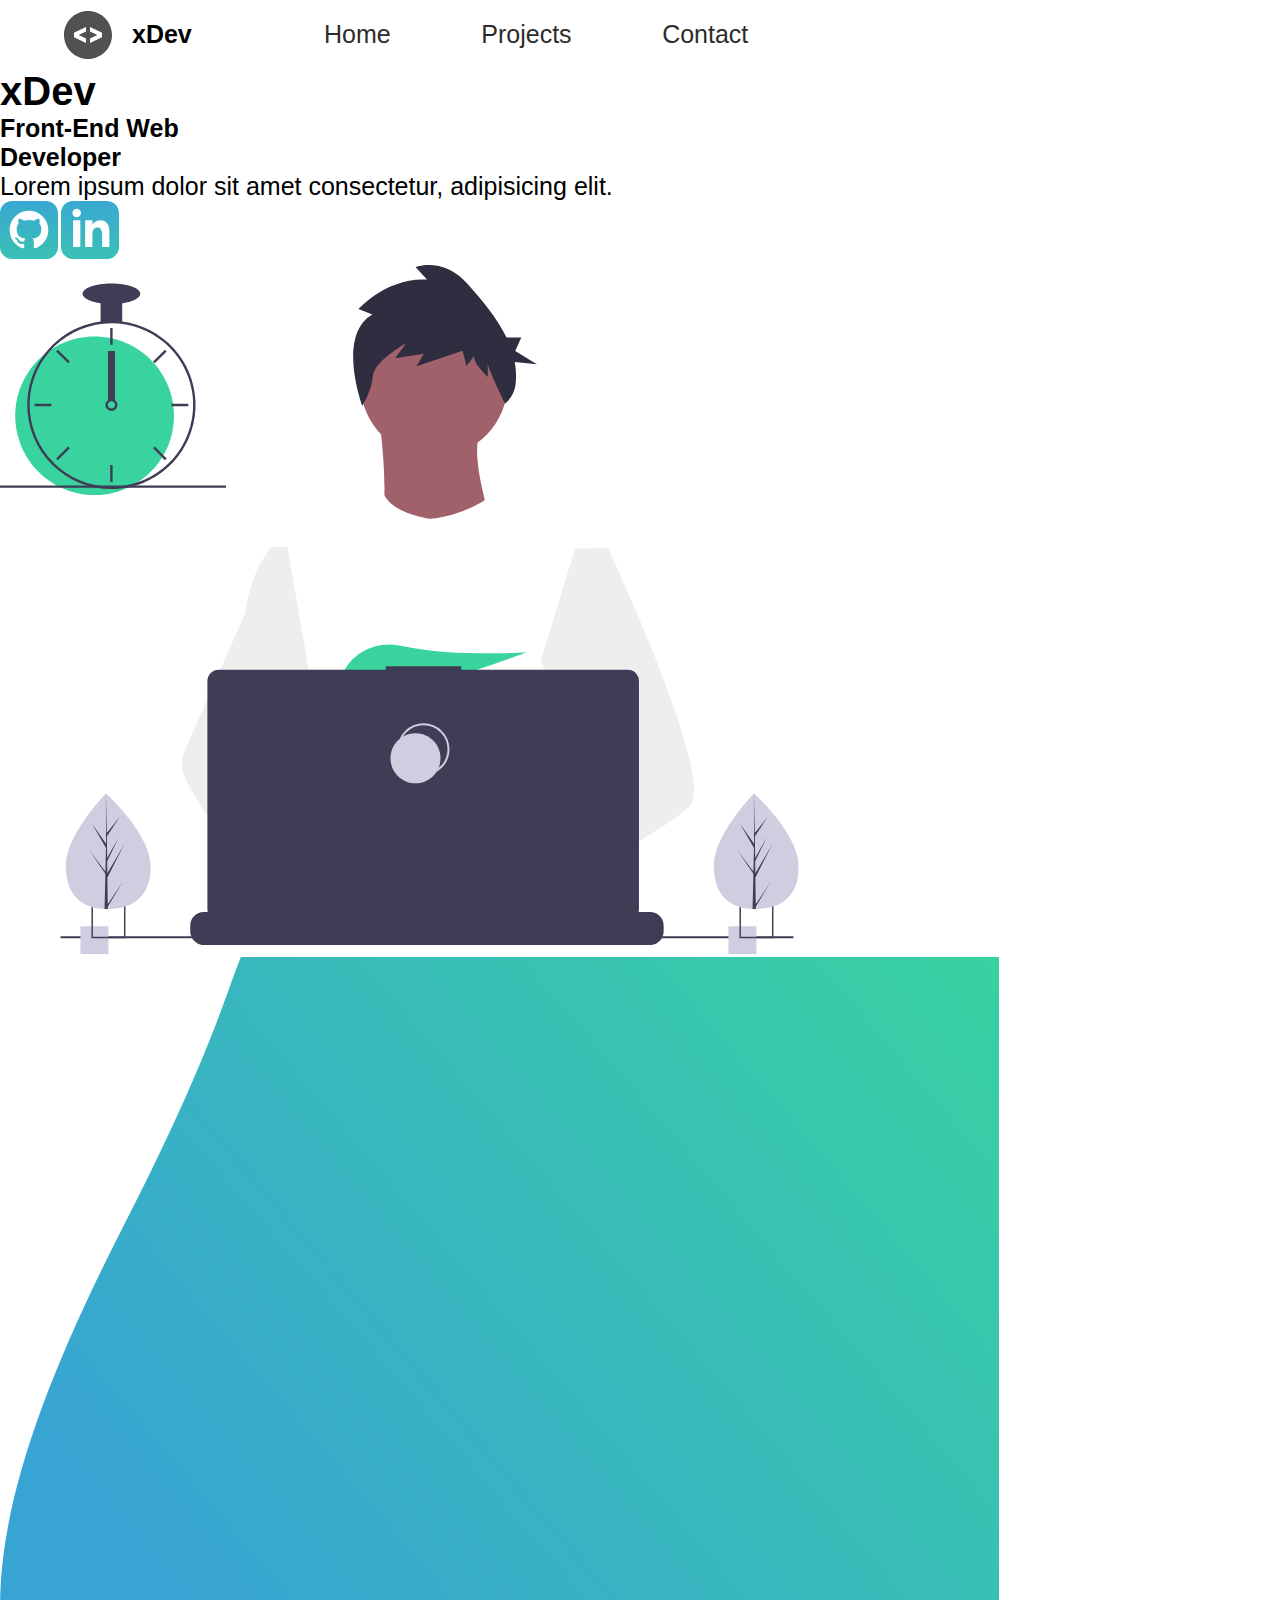
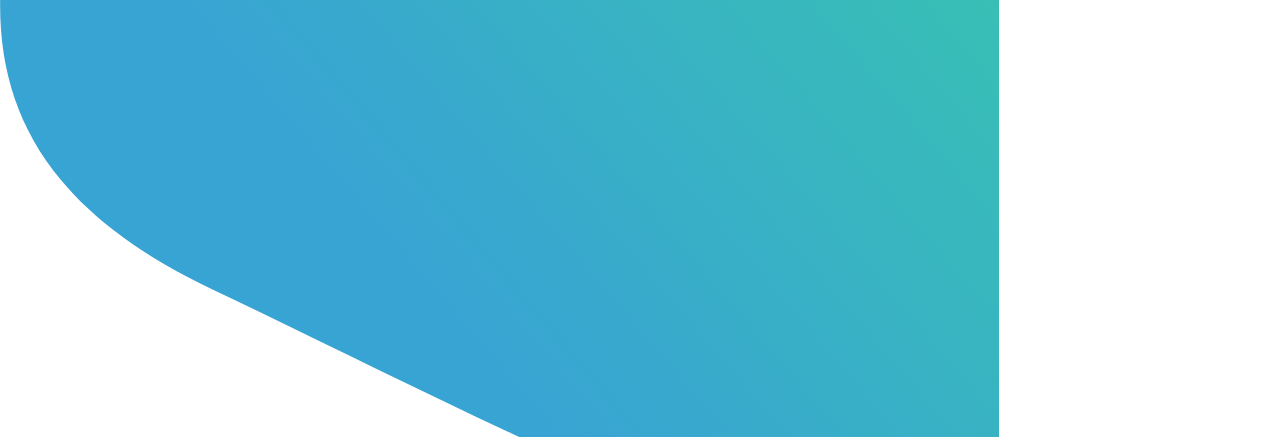
==== index.html @ add249e7 "backbone of portfolio" ====
<!DOCTYPE html>
<html lang="en">

<head>
    <meta charset="UTF-8">
    <meta name="viewport" content="width=device-width, initial-scale=1.0">
    <meta name="description" content="XDev is a front end dev who is a special beign of X Keyboard master">
    <link rel="stylesheet" href="./styles/style.css">
    <title>XDev | Web Developer</title>
</head>

<body>
    <header class="main-head">
        <nav>
            <div class="logo">
                <img src="./icons/code.svg" alt="" srcset="">
                <h1>xDev</h1>
            </div>
            <ul>
                <li><a href="/">Home</a></li>
                <li><a href="#projects">Projects</a></li>
                <li><a href="#contact">Contact</a></li>
            </ul>
        </nav>
    </header>

    <section class="intro">
        <div class="intro-text">
            <h2>xDev</h2>
            <h3>Front-End Web <br> Developer</h3>
            <p>Lorem ipsum dolor sit amet consectetur, adipisicing elit. </p>
            <div class="intro-social">
                <a href="#"><img src="./icons/github.svg" alt="Github Social Link"></a>
                <a href="#"><img src="./icons/linked-in.svg" alt="linked-in Social Link"></a>
            </div>
        </div>
        <div class="intro-images">
            <svg
            width="799"
            height="690"
            viewBox="0 0 799 690"
            fill="none"
            xmlns="http://www.w3.org/2000/svg"
          >
            <g id="undraw_dev_productivity_umsq (1) 1" clip-path="url(#clip0)">
              <path
                id="Vector"
                d="M516.92 624.636C516.92 624.636 512.16 626.266 504.42 628.576C487.31 633.706 455.65 642.216 428.82 643.916C405.72 645.396 386.2 641.836 382.63 626.766C381.1 620.286 383.27 614.956 388 610.576C402.12 597.486 439 592.796 468.25 591.186C476.51 590.736 484.15 590.526 490.51 590.446C501.31 590.306 508.39 590.526 508.39 590.526L508.56 591.186L516.92 624.636Z"
                fill="#A0616A"
              />
              <path
                id="Vector_2"
                d="M436.99 672.586C418.61 695.346 342.73 647.666 316.19 629.886C310.41 626.016 306.97 623.566 306.97 623.566L331.25 591.186L338.94 580.936C338.94 580.936 345.82 584.586 355.99 590.526C356.36 590.746 356.73 590.966 357.11 591.186C365.88 596.336 376.89 603.066 388 610.576C403.33 620.946 418.83 632.776 428.82 643.916C438.59 654.806 443.08 665.036 436.99 672.586Z"
                fill="#A0616A"
              />
              <g id="me">
                <path
                  id="Vector_3"
                  d="M434.672 191.952C475.283 191.607 507.926 158.406 507.582 117.795C507.237 77.1832 474.036 44.5403 433.425 44.8847C392.813 45.2291 360.17 78.4303 360.515 119.042C360.859 159.653 394.06 192.296 434.672 191.952Z"
                  fill="#A0616A"
                />
                <path
                  id="Vector_4"
                  d="M379.477 155.65C379.477 155.65 394.216 259.972 373.002 271.875C351.787 283.779 499.929 283.588 499.929 283.588C499.929 283.588 466.124 193.284 480.809 165.449L379.477 155.65Z"
                  fill="#A0616A"
                />
                <path
                  id="Vector_5"
                  d="M608.101 283.199L596.257 339.402L571.214 458.308L570.49 464.815L562.138 540.138L556.582 590.177L552.857 623.79C528.584 636.526 510.988 645.326 510.988 645.326C510.988 645.326 509.404 637.719 506.871 627.99C489.805 633.265 458.218 642.043 431.404 643.97C441.266 654.777 445.842 664.969 439.817 672.57C421.63 695.485 345.349 648.45 318.659 630.896C318.077 635.158 317.879 639.464 318.068 643.762L297.626 628.314L299.331 592.359L302.206 531.522L305.819 455.229C304.448 451.975 303.294 448.634 302.364 445.228C295.956 423.161 288.032 379.057 281.928 342.067C277.016 312.298 273.302 287.138 272.517 281.785C272.411 281.086 272.358 280.726 272.358 280.726L384.363 230.094C392.509 248.556 429.865 253.809 429.865 253.809C460.756 251.417 484.847 234.913 484.847 234.913L608.101 283.199Z"
                  fill="white"
                />
                <path
                  id="Vector_6"
                  d="M372.285 49.3811L358.49 43.9934C358.49 43.9934 386.969 12.1 426.99 14.513L415.635 2.22366C415.635 2.22366 443.04 -9.01799 468.283 19.6674C481.553 34.7467 496.908 52.4737 506.557 72.5077L521.281 72.3829L515.251 85.9663L536.874 99.3152L514.777 97.0719C516.155 104.471 516.421 112.034 515.566 119.511C514.683 126.991 510.928 133.835 505.094 138.598V138.598C505.094 138.598 487.743 103.449 487.696 97.9443L487.813 111.705C487.813 111.705 473.959 99.4371 473.889 91.1807L466.471 100.877L462.593 85.7717L416.475 101.301L423.87 88.8526L395.157 93.2246L406.278 77.9923C406.278 77.9923 373.932 96.1568 372.811 111.304C371.689 126.452 362.299 140.875 362.299 140.875C362.299 140.875 336.213 70.3294 372.285 49.3811Z"
                  fill="#2F2E41"
                />
                <path
                  id="Vector_7"
                  d="M690.215 540.422C682.794 548.605 664.338 560.992 641.951 574.422C633.623 579.413 624.757 584.559 615.71 589.676C594.122 601.889 571.514 614.001 552.857 623.79C528.584 636.526 510.988 645.326 510.988 645.326C510.988 645.326 509.403 637.719 506.871 627.99C503.48 614.968 498.397 598.141 493.184 590.715C493.002 590.456 492.82 590.218 492.638 589.979C491.121 588.022 489.601 586.885 488.112 586.897L562.138 540.138L594.127 519.926L570.489 464.814L540.842 395.683L557.908 339.727L575.062 283.479L608.101 283.199C608.101 283.199 619.243 306.985 633.514 340.166C635.647 345.128 637.851 350.299 640.096 355.64C669.469 425.394 706.176 522.836 690.215 540.422Z"
                  fill="#EEEEEE"
                />
                <path
                  id="Vector_8"
                  d="M358.123 591.2C355.41 591.212 352.702 591.456 350.029 591.928C327.074 596.073 320.47 616.94 318.659 630.896C318.077 635.158 317.879 639.464 318.068 643.761L297.626 628.314L290.178 622.687C272.316 616.628 256.353 605.733 242.483 592.84C230.449 581.456 219.634 568.849 210.213 555.223C200.831 541.793 192.448 527.692 185.134 513.034C183.094 508.943 181.977 504.454 181.864 499.884C181.751 495.314 182.644 490.775 184.48 486.588L209.154 430.327L245.218 348.098C245.471 346.146 245.752 344.237 246.059 342.371C252.995 300.511 272.367 281.786 272.367 281.786L287.286 281.659L297.778 341.932L310.813 416.815L302.364 445.227L282.839 510.845L302.205 531.522L358.123 591.2Z"
                  fill="#EEEEEE"
                />
              </g>
              <path
                id="Vector_9"
                d="M372.877 415.806L385.631 430.686C390.37 429.783 395.319 428.721 400.416 427.529L396.752 415.806L405.71 426.256C459.707 412.975 526.637 387.155 526.637 387.155C526.637 387.155 454.379 392.453 400.428 380.666C376.558 375.451 351.998 387.284 342.202 409.668C336.508 422.679 337.403 433.951 357.596 433.951C364.419 433.835 371.223 433.195 377.949 432.037L372.877 415.806Z"
                fill="#38D39F"
              />
              <path
                id="Vector_10"
                d="M663.65 660.386V666.456C663.654 668.122 663.345 669.774 662.74 671.326C662.472 672.018 662.147 672.687 661.77 673.326C660.578 675.326 658.887 676.983 656.862 678.133C654.838 679.283 652.549 679.887 650.22 679.886H203.67C201.342 679.887 199.053 679.283 197.028 678.133C195.003 676.983 193.312 675.326 192.12 673.326C191.743 672.687 191.419 672.018 191.15 671.326C190.546 669.774 190.237 668.122 190.24 666.456V660.386C190.24 658.622 190.587 656.876 191.262 655.246C191.936 653.616 192.926 652.136 194.173 650.888C195.42 649.641 196.901 648.652 198.53 647.977C200.16 647.302 201.906 646.955 203.67 646.956H229.41V644.126C229.41 644.052 229.425 643.979 229.453 643.911C229.481 643.843 229.522 643.782 229.574 643.73C229.626 643.678 229.688 643.636 229.756 643.608C229.824 643.58 229.897 643.566 229.97 643.566H243.4C243.474 643.566 243.547 643.58 243.615 643.608C243.683 643.636 243.745 643.678 243.797 643.73C243.849 643.782 243.89 643.843 243.918 643.911C243.946 643.979 243.96 644.052 243.96 644.126V646.956H252.35V644.126C252.35 644.052 252.365 643.979 252.393 643.911C252.421 643.843 252.462 643.782 252.514 643.73C252.566 643.678 252.628 643.636 252.696 643.608C252.764 643.58 252.837 643.566 252.91 643.566H266.34C266.414 643.566 266.487 643.58 266.555 643.608C266.623 643.636 266.684 643.678 266.736 643.73C266.789 643.782 266.83 643.843 266.858 643.911C266.886 643.979 266.9 644.052 266.9 644.126V646.956H275.3V644.126C275.3 644.052 275.315 643.979 275.343 643.911C275.371 643.843 275.412 643.782 275.464 643.73C275.516 643.678 275.578 643.636 275.646 643.608C275.714 643.58 275.787 643.566 275.86 643.566H289.29C289.364 643.566 289.437 643.58 289.505 643.608C289.573 643.636 289.634 643.678 289.686 643.73C289.739 643.782 289.78 643.843 289.808 643.911C289.836 643.979 289.85 644.052 289.85 644.126V646.956H298.24V644.126C298.24 644.052 298.255 643.979 298.283 643.911C298.311 643.843 298.352 643.782 298.404 643.73C298.456 643.678 298.518 643.636 298.586 643.608C298.654 643.58 298.727 643.566 298.8 643.566H312.23C312.304 643.566 312.377 643.58 312.445 643.608C312.513 643.636 312.574 643.678 312.626 643.73C312.678 643.782 312.72 643.843 312.748 643.911C312.776 643.979 312.79 644.052 312.79 644.126V646.956H321.18V644.126C321.18 644.052 321.194 643.979 321.223 643.911C321.251 643.843 321.292 643.782 321.344 643.73C321.396 643.678 321.458 643.636 321.526 643.608C321.594 643.58 321.667 643.566 321.74 643.566H335.17C335.244 643.566 335.317 643.58 335.385 643.608C335.453 643.636 335.514 643.678 335.566 643.73C335.618 643.782 335.66 643.843 335.688 643.911C335.716 643.979 335.73 644.052 335.73 644.126V646.956H344.13V644.126C344.13 644.052 344.145 643.979 344.173 643.911C344.201 643.843 344.242 643.782 344.294 643.73C344.346 643.678 344.408 643.636 344.476 643.608C344.544 643.58 344.617 643.566 344.69 643.566H358.12C358.194 643.566 358.267 643.58 358.335 643.608C358.403 643.636 358.464 643.678 358.516 643.73C358.569 643.782 358.61 643.843 358.638 643.911C358.666 643.979 358.68 644.052 358.68 644.126V646.956H367.07V644.126C367.07 644.052 367.085 643.979 367.113 643.911C367.141 643.843 367.182 643.782 367.234 643.73C367.286 643.678 367.348 643.636 367.416 643.608C367.484 643.58 367.557 643.566 367.63 643.566H472.83C472.904 643.566 472.977 643.58 473.045 643.608C473.113 643.636 473.174 643.678 473.227 643.73C473.279 643.782 473.32 643.843 473.348 643.911C473.376 643.979 473.39 644.052 473.39 644.126V646.956H481.79V644.126C481.79 644.052 481.804 643.979 481.833 643.911C481.861 643.843 481.902 643.782 481.954 643.73C482.006 643.678 482.068 643.636 482.136 643.608C482.204 643.58 482.277 643.566 482.35 643.566H495.78C495.928 643.567 496.07 643.627 496.175 643.732C496.279 643.836 496.339 643.978 496.34 644.126V646.956H504.73V644.126C504.73 644.052 504.745 643.979 504.773 643.911C504.801 643.843 504.842 643.782 504.894 643.73C504.946 643.678 505.008 643.636 505.076 643.608C505.144 643.58 505.217 643.566 505.29 643.566H518.72C518.794 643.566 518.867 643.58 518.935 643.608C519.003 643.636 519.065 643.678 519.117 643.73C519.169 643.782 519.21 643.843 519.238 643.911C519.266 643.979 519.28 644.052 519.28 644.126V646.956H527.67V644.126C527.67 644.052 527.685 643.979 527.713 643.911C527.741 643.843 527.782 643.782 527.834 643.73C527.886 643.678 527.948 643.636 528.016 643.608C528.084 643.58 528.157 643.566 528.23 643.566H541.66C541.734 643.566 541.807 643.58 541.875 643.608C541.943 643.636 542.005 643.678 542.057 643.73C542.109 643.782 542.15 643.843 542.178 643.911C542.206 643.979 542.22 644.052 542.22 644.126V646.956H550.62V644.126C550.62 644.052 550.635 643.979 550.663 643.911C550.691 643.843 550.732 643.782 550.784 643.73C550.836 643.678 550.898 643.636 550.966 643.608C551.034 643.58 551.107 643.566 551.18 643.566H564.61C564.757 643.568 564.898 643.628 565.001 643.733C565.104 643.837 565.161 643.979 565.16 644.126V646.956H573.56V644.126C573.56 644.052 573.575 643.979 573.603 643.911C573.631 643.843 573.672 643.782 573.724 643.73C573.776 643.678 573.838 643.636 573.906 643.608C573.974 643.58 574.047 643.566 574.12 643.566H587.55C587.624 643.566 587.697 643.58 587.765 643.608C587.833 643.636 587.895 643.678 587.947 643.73C587.999 643.782 588.04 643.843 588.068 643.911C588.096 643.979 588.11 644.052 588.11 644.126V646.956H596.5V644.126C596.5 644.052 596.515 643.979 596.543 643.911C596.571 643.843 596.612 643.782 596.664 643.73C596.716 643.678 596.778 643.636 596.846 643.608C596.914 643.58 596.987 643.566 597.06 643.566H610.49C610.564 643.566 610.637 643.58 610.705 643.608C610.773 643.636 610.835 643.678 610.887 643.73C610.939 643.782 610.98 643.843 611.008 643.911C611.036 643.979 611.05 644.052 611.05 644.126V646.956H650.22C651.984 646.955 653.731 647.302 655.36 647.977C656.99 648.652 658.471 649.641 659.718 650.888C660.965 652.136 661.954 653.616 662.629 655.246C663.304 656.876 663.651 658.622 663.65 660.386Z"
                fill="#3F3D56"
              />
              <path
                id="Vector_11"
                d="M793.5 671.326H60.5V673.326H793.5V671.326Z"
                fill="#3F3D56"
              />
              <path
                id="Vector_12"
                d="M627.694 404.757H461.251V401.326H385.78V404.757H218.651C215.665 404.757 212.801 405.943 210.69 408.054C208.578 410.166 207.392 413.029 207.392 416.015V643.927C207.392 646.913 208.578 649.776 210.69 651.888C212.801 653.999 215.665 655.185 218.651 655.185H627.694C630.68 655.185 633.544 653.999 635.655 651.888C637.767 649.776 638.953 646.913 638.953 643.927V416.015C638.953 414.537 638.662 413.073 638.096 411.707C637.53 410.341 636.701 409.1 635.655 408.054C634.61 407.009 633.369 406.18 632.003 405.614C630.637 405.048 629.173 404.757 627.694 404.757Z"
                fill="#3F3D56"
              />
              <path
                id="Vector_13"
                d="M423.5 509.326C437.307 509.326 448.5 498.133 448.5 484.326C448.5 470.519 437.307 459.326 423.5 459.326C409.693 459.326 398.5 470.519 398.5 484.326C398.5 498.133 409.693 509.326 423.5 509.326Z"
                stroke="#D0CDE1"
                stroke-width="2"
                stroke-miterlimit="10"
              />
              <path
                id="Vector_14"
                d="M415.5 518.326C429.307 518.326 440.5 507.133 440.5 493.326C440.5 479.519 429.307 468.326 415.5 468.326C401.693 468.326 390.5 479.519 390.5 493.326C390.5 507.133 401.693 518.326 415.5 518.326Z"
                fill="#D0CDE1"
              />
              <path
                id="Vector_15"
                d="M108.446 661.223H80.4463V689.223H108.446V661.223Z"
                fill="#D0CDE1"
              />
              <path
                id="Vector_16"
                d="M91.4502 639.223V673.223H125.45V639.223H91.4502ZM123.97 671.743H92.9202V640.703H123.97V671.743Z"
                fill="#3F3D56"
              />
              <path
                id="Vector_17"
                d="M756.446 661.223H728.446V689.223H756.446V661.223Z"
                fill="#D0CDE1"
              />
              <path
                id="Vector_18"
                d="M739.45 639.223V673.223H773.45V639.223H739.45ZM771.97 671.743H740.92V640.703H771.97V671.743Z"
                fill="#3F3D56"
              />
              <path
                id="Vector_19"
                d="M94.5802 230.113C138.399 230.113 173.921 194.592 173.921 150.773C173.921 106.955 138.399 71.4326 94.5802 71.4326C50.7617 71.4326 15.2397 106.955 15.2397 150.773C15.2397 194.592 50.7617 230.113 94.5802 230.113Z"
                fill="#38D39F"
              />
              <path
                id="Vector_20"
                d="M122.229 56.4899C115.045 55.5763 107.774 55.5763 100.59 56.4899C84.586 58.5913 69.5203 65.2398 57.181 75.6465C44.8417 86.0532 35.7467 99.7813 30.9754 115.202C28.8053 122.229 27.5764 129.514 27.3208 136.864C27.2848 137.886 27.2607 138.92 27.2607 139.954C27.283 162.264 36.1559 183.655 51.932 199.431C67.7082 215.207 89.0989 224.08 111.41 224.103C113.201 224.103 114.992 224.042 116.759 223.934C120.907 223.674 125.03 223.103 129.093 222.227C148.495 218.055 165.798 207.161 177.947 191.468C190.095 175.776 196.308 156.295 195.487 136.467C194.665 116.638 186.863 97.738 173.459 83.1039C160.054 68.4698 141.909 59.0435 122.229 56.4899H122.229ZM137.748 217.347H137.736C130.959 219.659 123.905 221.062 116.759 221.518C114.992 221.638 113.201 221.698 111.41 221.698C89.7377 221.672 68.961 213.051 53.6367 197.727C38.3123 182.402 29.6914 161.626 29.6649 139.954C29.6649 138.92 29.689 137.886 29.725 136.864C30.5514 115.744 39.5156 95.7617 54.7411 81.1008C69.9666 66.44 90.273 58.237 111.41 58.2089C130.776 58.21 149.513 65.0865 164.283 77.6131C179.052 90.1398 188.895 107.503 192.057 126.61C195.219 145.716 191.496 165.325 181.55 181.942C171.604 198.559 156.081 211.106 137.748 217.347H137.748Z"
                fill="#3F3D56"
              />
              <path
                id="Vector_21"
                d="M112.612 63.0176H110.208V79.8474H112.612V63.0176Z"
                fill="#3F3D56"
              />
              <path
                id="Vector_22"
                d="M57.8578 84.7018L56.1577 86.4019L68.0582 98.3023L69.7582 96.6022L57.8578 84.7018Z"
                fill="#3F3D56"
              />
              <path
                id="Vector_23"
                d="M34.4736 138.751V141.156H51.3034V138.751H34.4736Z"
                fill="#3F3D56"
              />
              <path
                id="Vector_24"
                d="M56.1578 193.506L57.8579 195.206L69.7584 183.306L68.0583 181.606L56.1578 193.506Z"
                fill="#3F3D56"
              />
              <path
                id="Vector_25"
                d="M153.062 96.6022L154.762 98.3022L166.662 86.4018L164.962 84.7017L153.062 96.6022Z"
                fill="#3F3D56"
              />
              <path
                id="Vector_26"
                d="M171.516 138.751V141.156H188.346V138.751H171.516Z"
                fill="#3F3D56"
              />
              <path
                id="Vector_27"
                d="M154.762 181.605L153.062 183.305L164.962 195.206L166.662 193.506L154.762 181.605Z"
                fill="#3F3D56"
              />
              <path
                id="Vector_28"
                d="M112.612 200.06H110.208V216.89H112.612V200.06Z"
                fill="#3F3D56"
              />
              <path
                id="Vector_29"
                d="M115.016 135.145C113.976 134.365 112.711 133.943 111.41 133.943C110.11 133.943 108.844 134.365 107.804 135.145C107.091 135.686 106.505 136.375 106.085 137.165C105.552 138.181 105.322 139.329 105.421 140.473C105.52 141.616 105.944 142.707 106.644 143.617C107.343 144.527 108.288 145.218 109.368 145.608C110.447 145.997 111.616 146.07 112.735 145.817C113.855 145.564 114.878 144.996 115.685 144.179C116.492 143.363 117.048 142.333 117.288 141.21C117.528 140.088 117.441 138.92 117.039 137.846C116.636 136.771 115.935 135.834 115.017 135.145H115.016ZM111.41 143.56C110.454 143.557 109.539 143.176 108.863 142.501C108.187 141.825 107.807 140.909 107.804 139.954C107.808 139.224 108.03 138.513 108.441 137.91C108.793 137.4 109.271 136.989 109.828 136.718C110.386 136.446 111.004 136.323 111.623 136.361C112.241 136.398 112.84 136.594 113.361 136.931C113.881 137.267 114.307 137.732 114.595 138.281C114.883 138.83 115.025 139.444 115.007 140.063C114.989 140.683 114.811 141.287 114.491 141.818C114.17 142.349 113.719 142.788 113.179 143.093C112.639 143.398 112.03 143.559 111.41 143.56V143.56Z"
                fill="#3F3D56"
              />
              <path
                id="Vector_30"
                d="M122.229 35.3687H100.591V57.007H122.229V35.3687Z"
                fill="#3F3D56"
              />
              <path
                id="Vector_31"
                d="M111.41 38.9748C127.344 38.9748 140.261 34.4 140.261 28.7567C140.261 23.1134 127.344 18.5386 111.41 18.5386C95.4757 18.5386 82.5586 23.1134 82.5586 28.7567C82.5586 34.4 95.4757 38.9748 111.41 38.9748Z"
                fill="#3F3D56"
              />
              <path id="clock-arrow" d="M115 86H108V135H115V86Z" fill="#3F3D56" />
              <path
                id="Vector_32"
                d="M226 220.44H0V222.844H226V220.44Z"
                fill="#3F3D56"
              />
              <g id="plant-left">
                <path
                  id="Vector_33"
                  d="M150.594 599.754C151.527 631.704 132.858 643.413 109.43 644.097C108.886 644.113 108.344 644.123 107.805 644.126C106.719 644.135 105.643 644.117 104.577 644.072C83.3891 643.193 66.6172 631.945 65.7495 602.232C64.8515 571.482 103.018 531.529 105.882 528.574L105.887 528.571C105.996 528.458 106.052 528.402 106.052 528.402C106.052 528.402 149.661 567.807 150.594 599.754Z"
                  fill="#D0CDE1"
                />
                <path
                  id="Vector_34"
                  d="M107.744 639.255L122.626 617.124L107.774 641.636L107.805 644.126C106.719 644.135 105.643 644.117 104.577 644.072L105.315 612.06L105.295 611.813L105.322 611.766L105.393 608.741L89.0952 585.078L105.374 606.477L105.432 607.116L105.989 582.93L91.9122 558.397L106.029 578.681L105.882 528.574L105.882 528.407L105.887 528.571L106.821 568.062L119.651 552.021L106.863 571.464L107.143 593.098L118.949 571.984L107.187 596.279L107.343 608.308L124.512 578.897L107.395 612.505L107.744 639.255Z"
                  fill="#3F3D56"
                />
              </g>
              <g id="plant-right">
                <path
                  id="Vector_35"
                  d="M798.594 599.754C799.527 631.704 780.858 643.413 757.43 644.097C756.886 644.113 756.344 644.123 755.805 644.126C754.719 644.135 753.643 644.117 752.577 644.072C731.389 643.193 714.617 631.945 713.749 602.232C712.851 571.482 751.018 531.529 753.882 528.574L753.887 528.571C753.996 528.458 754.052 528.402 754.052 528.402C754.052 528.402 797.661 567.807 798.594 599.754Z"
                  fill="#D0CDE1"
                />
                <path
                  id="Vector_36"
                  d="M755.744 639.255L770.626 617.124L755.774 641.636L755.805 644.126C754.719 644.135 753.643 644.117 752.577 644.072L753.315 612.06L753.295 611.813L753.323 611.766L753.393 608.741L737.095 585.078L753.374 606.477L753.432 607.116L753.989 582.93L739.912 558.397L754.029 578.681L753.882 528.574L753.882 528.407L753.887 528.571L754.821 568.062L767.651 552.021L754.864 571.464L755.143 593.098L766.949 571.984L755.187 596.279L755.343 608.308L772.512 578.897L755.395 612.505L755.744 639.255Z"
                  fill="#3F3D56"
                />
              </g>
            </g>
            <defs>
              <clipPath id="clip0">
                <rect width="798.627" height="689.223" fill="white" />
              </clipPath>
            </defs>
          </svg>
          <img src="./img/splash.svg" alt="">
        </div>
    </section>
</body>

</html>
---- styles/style.css ----
* {
  padding: 0;
  margin: 0;
  -webkit-box-sizing: border-box;
          box-sizing: border-box;
}

html {
  font-size: 62.5%;
  scroll-behavior: smooth;
}

body {
  font-family: "Ruhl", sans-serif;
  -webkit-animation: opening 1s ease-in-out;
          animation: opening 1s ease-in-out;
}

h1 {
  font-size: 2.5rem;
  font-family: "Vibes", sans-serif;
}

li,
button,
label,
input,
p,
a {
  font-size: 2.5rem;
}

h2 {
  font-size: 4rem;
}

h3 {
  font-size: 2.5rem;
}

h4 {
  font-size: 2rem;
}

ul {
  list-style: none;
}

a {
  text-decoration: none;
  color: #2c2c2c;
}

.main-head {
  width: 95%;
  margin: 0 0 0 auto;
}

nav {
  display: -webkit-box;
  display: -ms-flexbox;
  display: flex;
  -webkit-box-pack: justify;
      -ms-flex-pack: justify;
          justify-content: space-between;
  -webkit-box-align: center;
      -ms-flex-align: center;
          align-items: center;
  -webkit-box-orient: horizontal;
  -webkit-box-direction: normal;
      -ms-flex-direction: row;
          flex-direction: row;
  -ms-flex-wrap: wrap;
      flex-wrap: wrap;
  width: 60%;
  min-height: 10%;
}

nav .logo {
  display: -webkit-box;
  display: -ms-flexbox;
  display: flex;
  -webkit-box-pack: start;
      -ms-flex-pack: start;
          justify-content: flex-start;
  -webkit-box-align: center;
      -ms-flex-align: center;
          align-items: center;
  -webkit-box-orient: horizontal;
  -webkit-box-direction: normal;
      -ms-flex-direction: row;
          flex-direction: row;
  -webkit-box-flex: 1;
      -ms-flex: 1 1 10rem;
          flex: 1 1 10rem;
}

nav .logo h1 {
  margin: 2rem;
}

nav ul {
  display: -webkit-box;
  display: -ms-flexbox;
  display: flex;
  -ms-flex-pack: distribute;
      justify-content: space-around;
  -webkit-box-align: center;
      -ms-flex-align: center;
          align-items: center;
  -webkit-box-orient: horizontal;
  -webkit-box-direction: normal;
      -ms-flex-direction: row;
          flex-direction: row;
  -webkit-box-flex: 1;
      -ms-flex: 1 1 40rem;
          flex: 1 1 40rem;
}
/*# sourceMappingURL=style.css.map */
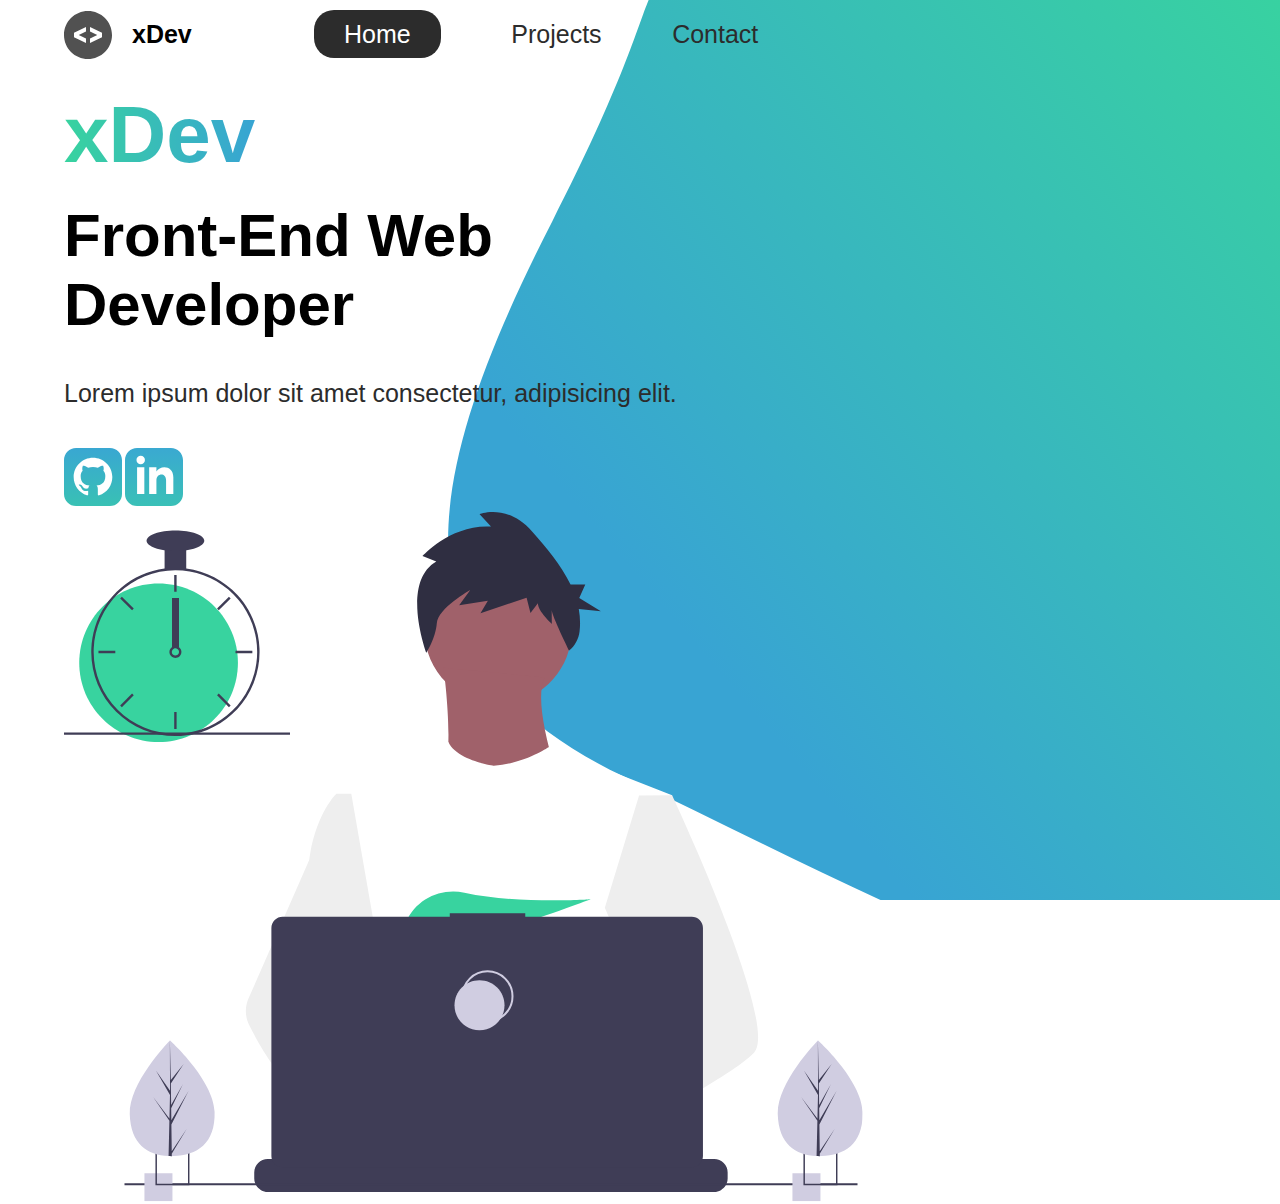
==== commit ba510ebd: "animations are done -> Moving to mobile" ====
--- a/index.html
+++ b/index.html
@@ -17,7 +17,7 @@
                 <h1>xDev</h1>
             </div>
             <ul>
-                <li><a href="/">Home</a></li>
+                <li><a class="active" href="#">Home</a></li>
                 <li><a href="#projects">Projects</a></li>
                 <li><a href="#contact">Contact</a></li>
             </ul>
@@ -239,7 +239,7 @@
               </clipPath>
             </defs>
           </svg>
-          <img src="./img/splash.svg" alt="">
+          <img class="splash" src="./img/splash.svg" alt="">
         </div>
     </section>
 </body>
--- a/styles/style.css
+++ b/styles/style.css
@@ -51,6 +51,15 @@
   color: #2c2c2c;
 }
 
+@media screen and (max-width: 1330) {
+  html {
+    font-size: 62.5%;
+  }
+  .splash {
+    display: none;
+  }
+}
+
 .main-head {
   width: 95%;
   margin: 0 0 0 auto;
@@ -116,4 +125,166 @@
       -ms-flex: 1 1 40rem;
           flex: 1 1 40rem;
 }
+
+.intro {
+  min-height: 90%;
+  width: 90%;
+  margin: auto;
+  -ms-flex-wrap: wrap;
+      flex-wrap: wrap;
+  display: -webkit-box;
+  display: -ms-flexbox;
+  display: flex;
+  -webkit-box-pack: justify;
+      -ms-flex-pack: justify;
+          justify-content: space-between;
+  -webkit-box-align: center;
+      -ms-flex-align: center;
+          align-items: center;
+  -webkit-box-orient: horizontal;
+  -webkit-box-direction: normal;
+      -ms-flex-direction: row;
+          flex-direction: row;
+}
+
+.intro h2 {
+  font-size: 8rem;
+  padding-top: 2rem;
+  background: -webkit-gradient(linear, left top, right top, from(#38d39f), to(#38a4d3));
+  background: linear-gradient(left, #38d39f, #38a4d3);
+  -webkit-background-clip: text;
+  -webkit-text-fill-color: transparent;
+  display: inline-block;
+}
+
+.intro h3 {
+  font-size: 6rem;
+  padding: 2rem 0rem;
+}
+
+.intro p {
+  padding-top: 2rem;
+  color: #2c2c2c;
+}
+
+.splash {
+  position: absolute;
+  top: 0%;
+  right: 0%;
+  z-index: -1;
+  height: 100%;
+}
+
+.intro-social {
+  margin-top: 4rem;
+}
+
+.intro-social h2 {
+  margin-right: 5rem;
+}
+
+.active {
+  background: #2c2c2c;
+  color: white;
+  padding: 1rem 3rem;
+  border-radius: 2rem;
+}
+
+.intro-text,
+.intro-images {
+  -webkit-box-flex: 1;
+      -ms-flex: 1 1 40rem;
+          flex: 1 1 40rem;
+}
+
+#plant-left {
+  -webkit-animation: plant 1.5s ease infinite alternate;
+          animation: plant 1.5s ease infinite alternate;
+}
+
+#plant-right {
+  -webkit-animation: plant 1.2s ease infinite alternate;
+          animation: plant 1.2s ease infinite alternate;
+}
+
+#me {
+  -webkit-transform-origin: bottom;
+          transform-origin: bottom;
+  -webkit-animation: me 4s ease infinite alternate;
+          animation: me 4s ease infinite alternate;
+}
+
+#clock-arrow {
+  transform-box: fill-box;
+  -webkit-transform-origin: bottom;
+          transform-origin: bottom;
+  -webkit-animation: clock 6s infinite linear;
+          animation: clock 6s infinite linear;
+}
+
+@-webkit-keyframes plant {
+  from {
+    -webkit-transform: translateY(0%);
+            transform: translateY(0%);
+  }
+  to {
+    -webkit-transform: translateY(-20%);
+            transform: translateY(-20%);
+  }
+}
+
+@keyframes plant {
+  from {
+    -webkit-transform: translateY(0%);
+            transform: translateY(0%);
+  }
+  to {
+    -webkit-transform: translateY(-20%);
+            transform: translateY(-20%);
+  }
+}
+
+@-webkit-keyframes me {
+  from {
+    -webkit-transform: rotateZ(-5deg);
+            transform: rotateZ(-5deg);
+  }
+  to {
+    -webkit-transform: rotateZ(5deg);
+            transform: rotateZ(5deg);
+  }
+}
+
+@keyframes me {
+  from {
+    -webkit-transform: rotateZ(-5deg);
+            transform: rotateZ(-5deg);
+  }
+  to {
+    -webkit-transform: rotateZ(5deg);
+            transform: rotateZ(5deg);
+  }
+}
+
+@-webkit-keyframes clock {
+  from {
+    -webkit-transform: rotateZ(0deg);
+            transform: rotateZ(0deg);
+  }
+  to {
+    -webkit-transform: rotateZ(360deg);
+            transform: rotateZ(360deg);
+  }
+}
+
+@keyframes clock {
+  from {
+    -webkit-transform: rotateZ(0deg);
+            transform: rotateZ(0deg);
+  }
+  to {
+    -webkit-transform: rotateZ(360deg);
+            transform: rotateZ(360deg);
+  }
+}
 /*# sourceMappingURL=style.css.map */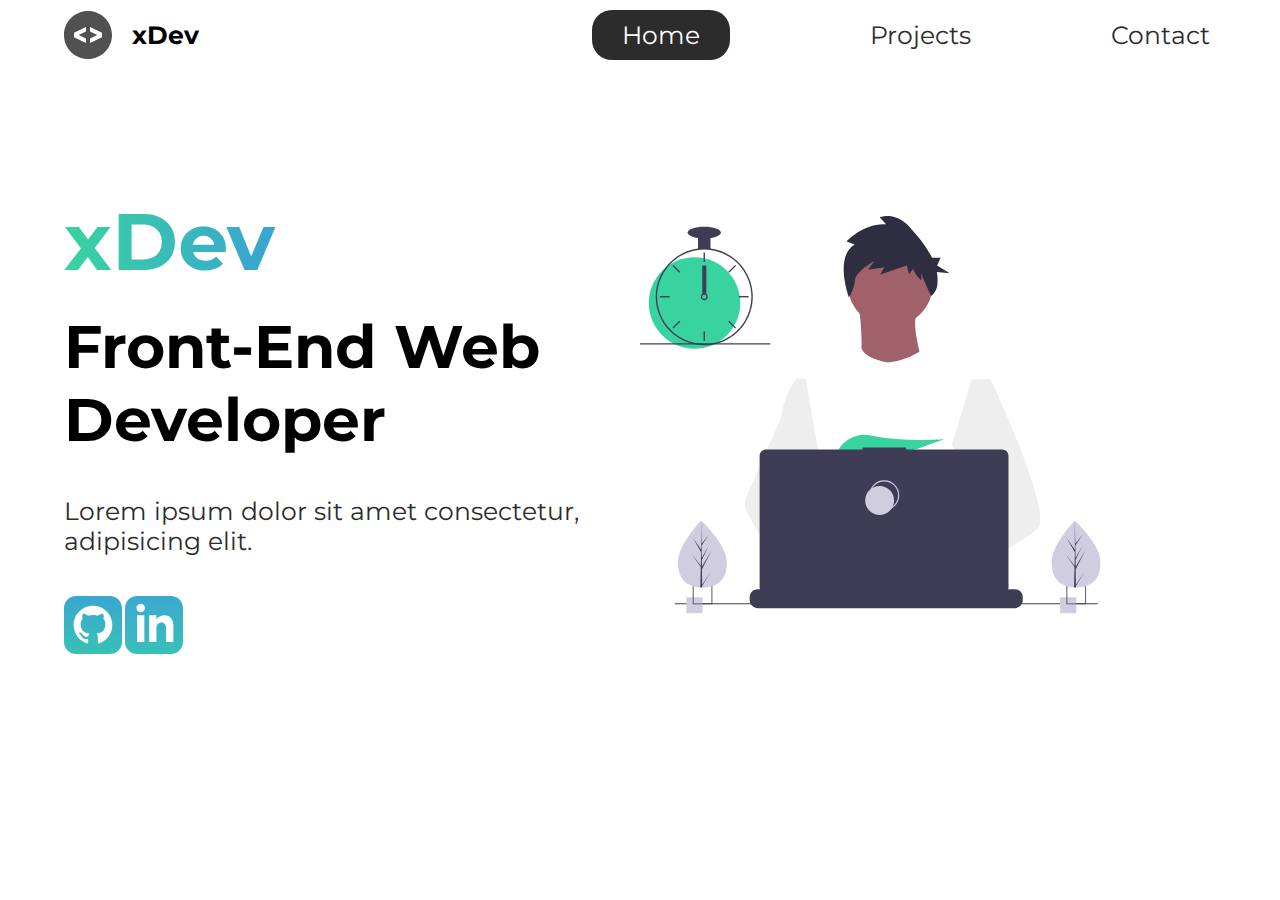
==== commit 5775e42d: "Mobile is done - Small code cleaning - Custom Font" ====
--- a/index.html
+++ b/index.html
@@ -5,6 +5,7 @@
     <meta charset="UTF-8">
     <meta name="viewport" content="width=device-width, initial-scale=1.0">
     <meta name="description" content="XDev is a front end dev who is a special beign of X Keyboard master">
+    <link href="https://fonts.googleapis.com/css2?family=Montserrat:wght@400;500&display=swap" rel="stylesheet">
     <link rel="stylesheet" href="./styles/style.css">
     <title>XDev | Web Developer</title>
 </head>
--- a/styles/style.css
+++ b/styles/style.css
@@ -11,14 +11,13 @@
 }
 
 body {
-  font-family: "Ruhl", sans-serif;
+  font-family: 'Montserrat', sans-serif;
   -webkit-animation: opening 1s ease-in-out;
           animation: opening 1s ease-in-out;
 }
 
 h1 {
   font-size: 2.5rem;
-  font-family: "Vibes", sans-serif;
 }
 
 li,
@@ -49,15 +48,6 @@
 a {
   text-decoration: none;
   color: #2c2c2c;
-}
-
-@media screen and (max-width: 1330) {
-  html {
-    font-size: 62.5%;
-  }
-  .splash {
-    display: none;
-  }
 }
 
 .main-head {
@@ -287,4 +277,84 @@
             transform: rotateZ(360deg);
   }
 }
+
+@media screen and (max-width: 1332px) {
+  html {
+    font-size: 62.5%;
+  }
+  .splash {
+    display: none;
+  }
+  svg {
+    width: 80%;
+  }
+  nav {
+    width: 100%;
+  }
+}
+
+@media screen and (max-width: 754px) {
+  html {
+    font-size: 45%;
+  }
+  svg {
+    height: 60%;
+  }
+  .main-head {
+    width: 100%;
+  }
+  nav {
+    padding: 2rem;
+  }
+  nav .logo {
+    display: -webkit-box;
+    display: -ms-flexbox;
+    display: flex;
+    -webkit-box-pack: center;
+        -ms-flex-pack: center;
+            justify-content: center;
+    -webkit-box-align: center;
+        -ms-flex-align: center;
+            align-items: center;
+    -webkit-box-orient: vertical;
+    -webkit-box-direction: normal;
+        -ms-flex-direction: column;
+            flex-direction: column;
+    -webkit-box-flex: 1;
+        -ms-flex: 1 1 20rem;
+            flex: 1 1 20rem;
+    margin-top: 2rem;
+  }
+  nav ul {
+    -webkit-box-flex: 1;
+        -ms-flex: 1 1 60rem;
+            flex: 1 1 60rem;
+    margin: 2rem 0rem;
+  }
+  .intro-text {
+    margin-top: 5rem;
+    text-align: center;
+  }
+  .intro-images {
+    text-align: center;
+  }
+  .intro-social {
+    display: -webkit-box;
+    display: -ms-flexbox;
+    display: flex;
+    -webkit-box-pack: center;
+        -ms-flex-pack: center;
+            justify-content: center;
+    -webkit-box-align: center;
+        -ms-flex-align: center;
+            align-items: center;
+    -webkit-box-orient: horizontal;
+    -webkit-box-direction: normal;
+        -ms-flex-direction: row;
+            flex-direction: row;
+  }
+  .intro-social a {
+    margin: 2rem;
+  }
+}
 /*# sourceMappingURL=style.css.map */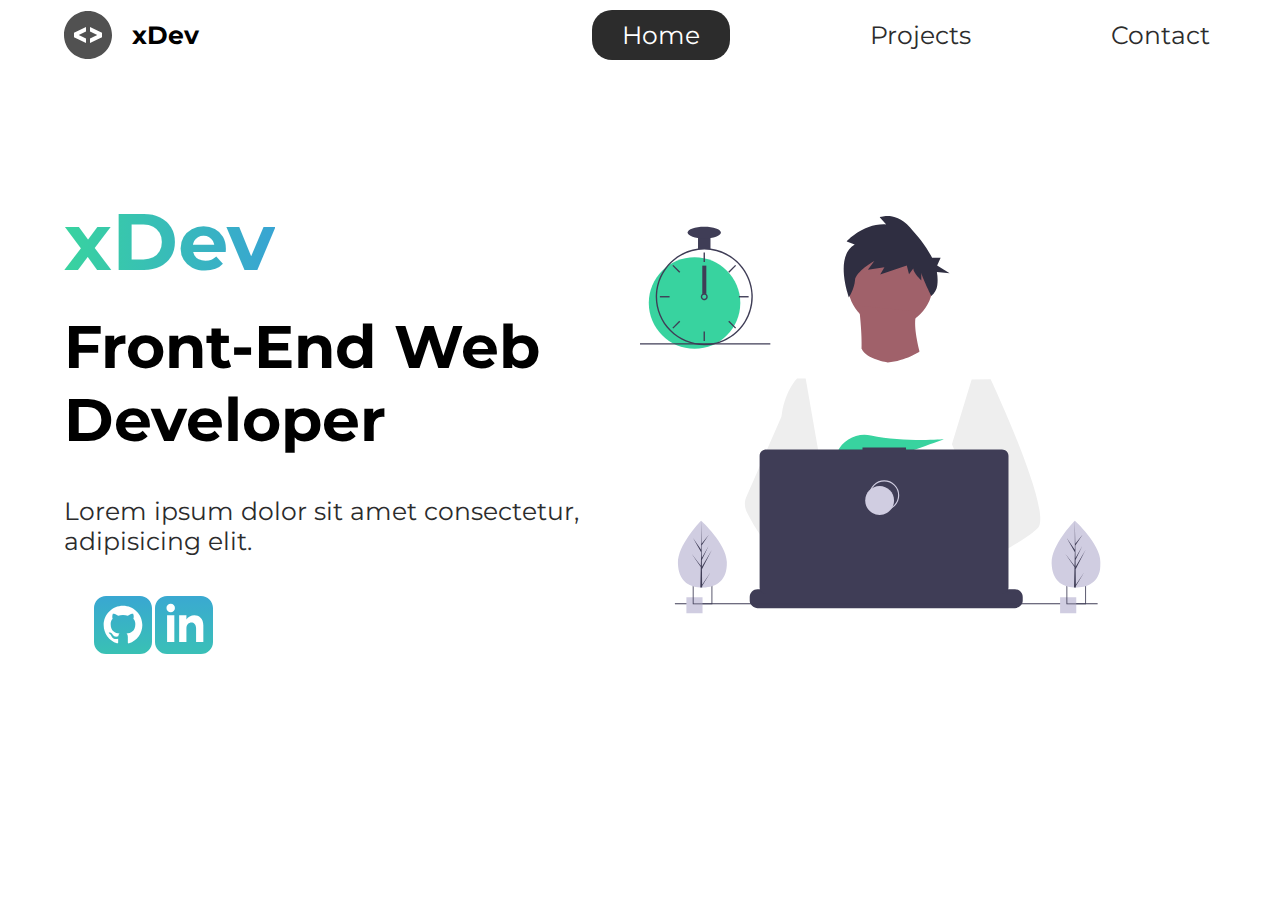
==== commit 4795d4e3: "Project Page - External Link SVG must be added but works" ====
--- a/index.html
+++ b/index.html
@@ -19,7 +19,7 @@
             </div>
             <ul>
                 <li><a class="active" href="#">Home</a></li>
-                <li><a href="#projects">Projects</a></li>
+                <li><a  href="./projects/">Projects</a></li>
                 <li><a href="#contact">Contact</a></li>
             </ul>
         </nav>
--- a/styles/style.css
+++ b/styles/style.css
@@ -48,6 +48,48 @@
 a {
   text-decoration: none;
   color: #2c2c2c;
+}
+
+.projects {
+  margin: auto;
+  min-height: 90%;
+  width: 90%;
+  display: -webkit-box;
+  display: -ms-flexbox;
+  display: flex;
+  -webkit-box-pack: justify;
+      -ms-flex-pack: justify;
+          justify-content: space-between;
+  -webkit-box-align: center;
+      -ms-flex-align: center;
+          align-items: center;
+  -webkit-box-orient: horizontal;
+  -webkit-box-direction: normal;
+      -ms-flex-direction: row;
+          flex-direction: row;
+  -ms-flex-wrap: wrap;
+      flex-wrap: wrap;
+  text-align: center;
+}
+
+.projects h2 {
+  margin: 5rem;
+}
+
+.travel, .photography {
+  margin: 2rem 0;
+  -webkit-box-flex: 1;
+      -ms-flex: 1 1 40rem;
+          flex: 1 1 40rem;
+}
+
+.travel .soc, .photography .soc {
+  width: 15%;
+  height: 15%;
+  -webkit-box-flex: 2;
+      -ms-flex: 2 1 60rem;
+          flex: 2 1 60rem;
+  margin: 3rem 3rem 0rem 3rem;
 }
 
 .main-head {
@@ -166,11 +208,11 @@
 }
 
 .intro-social {
-  margin-top: 4rem;
+  margin: 4rem 3rem 0rem 3rem;
 }
 
 .intro-social h2 {
-  margin-right: 5rem;
+  margin-right: 6rem;
 }
 
 .active {
@@ -290,6 +332,22 @@
   }
   nav {
     width: 100%;
+  }
+  .soc {
+    display: -webkit-box;
+    display: -ms-flexbox;
+    display: flex;
+    -webkit-box-pack: justify;
+        -ms-flex-pack: justify;
+            justify-content: space-between;
+    -webkit-box-align: center;
+        -ms-flex-align: center;
+            align-items: center;
+    -webkit-box-orient: vertical;
+    -webkit-box-direction: normal;
+        -ms-flex-direction: column;
+            flex-direction: column;
+    text-align: center;
   }
 }
 
@@ -356,5 +414,17 @@
   .intro-social a {
     margin: 2rem;
   }
+  .travel, .photography {
+    -webkit-box-flex: 1;
+        -ms-flex: 1 1 50rem;
+            flex: 1 1 50rem;
+  }
+  .travel img, .photography img {
+    width: 100%;
+    height: 100%;
+  }
+  .travel .soc, .photography .soc {
+    margin: 3rem 3rem 0rem 3rem;
+  }
 }
 /*# sourceMappingURL=style.css.map */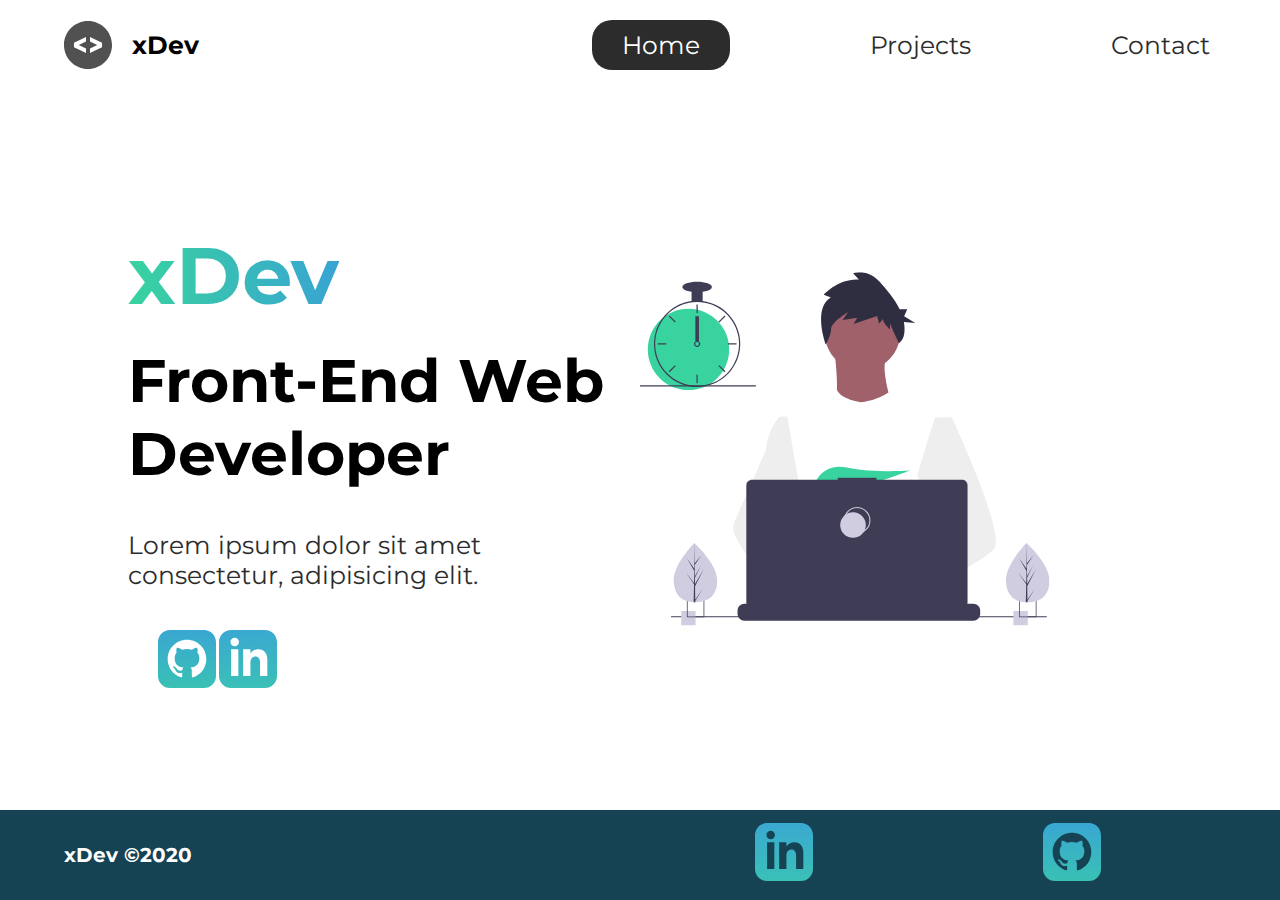
==== commit e54ded8c: "Final Work - Contact added - Responsive" ====
--- a/index.html
+++ b/index.html
@@ -2,247 +2,154 @@
 <html lang="en">
 
 <head>
-    <meta charset="UTF-8">
-    <meta name="viewport" content="width=device-width, initial-scale=1.0">
-    <meta name="description" content="XDev is a front end dev who is a special beign of X Keyboard master">
-    <link href="https://fonts.googleapis.com/css2?family=Montserrat:wght@400;500&display=swap" rel="stylesheet">
-    <link rel="stylesheet" href="./styles/style.css">
-    <title>XDev | Web Developer</title>
+  <meta charset="UTF-8">
+  <meta name="viewport" content="width=device-width, initial-scale=1.0">
+  <meta name="description" content="XDev is a front end dev who is a special beign of X Keyboard master">
+  <link href="https://fonts.googleapis.com/css2?family=Montserrat:wght@400;500&display=swap" rel="stylesheet">
+  <link rel="stylesheet" href="./styles/style.css">
+  <title>XDev | Web Developer</title>
 </head>
 
 <body>
-    <header class="main-head">
-        <nav>
-            <div class="logo">
-                <img src="./icons/code.svg" alt="" srcset="">
-                <h1>xDev</h1>
-            </div>
-            <ul>
-                <li><a class="active" href="#">Home</a></li>
-                <li><a  href="./projects/">Projects</a></li>
-                <li><a href="#contact">Contact</a></li>
-            </ul>
-        </nav>
-    </header>
+  <header class="main-head">
+    <nav>
+      <div class="logo">
+        <img src="./icons/code.svg" alt="" srcset="">
+        <h1>xDev</h1>
+      </div>
+      <ul>
+        <li><a class="active" href="#">Home</a></li>
+        <li><a href="./projects/">Projects</a></li>
+        <li><a href="./contact/">Contact</a></li>
+      </ul>
+    </nav>
+  </header>
 
-    <section class="intro">
-        <div class="intro-text">
-            <h2>xDev</h2>
-            <h3>Front-End Web <br> Developer</h3>
-            <p>Lorem ipsum dolor sit amet consectetur, adipisicing elit. </p>
-            <div class="intro-social">
-                <a href="#"><img src="./icons/github.svg" alt="Github Social Link"></a>
-                <a href="#"><img src="./icons/linked-in.svg" alt="linked-in Social Link"></a>
-            </div>
-        </div>
-        <div class="intro-images">
-            <svg
-            width="799"
-            height="690"
-            viewBox="0 0 799 690"
-            fill="none"
-            xmlns="http://www.w3.org/2000/svg"
-          >
-            <g id="undraw_dev_productivity_umsq (1) 1" clip-path="url(#clip0)">
-              <path
-                id="Vector"
-                d="M516.92 624.636C516.92 624.636 512.16 626.266 504.42 628.576C487.31 633.706 455.65 642.216 428.82 643.916C405.72 645.396 386.2 641.836 382.63 626.766C381.1 620.286 383.27 614.956 388 610.576C402.12 597.486 439 592.796 468.25 591.186C476.51 590.736 484.15 590.526 490.51 590.446C501.31 590.306 508.39 590.526 508.39 590.526L508.56 591.186L516.92 624.636Z"
-                fill="#A0616A"
-              />
-              <path
-                id="Vector_2"
-                d="M436.99 672.586C418.61 695.346 342.73 647.666 316.19 629.886C310.41 626.016 306.97 623.566 306.97 623.566L331.25 591.186L338.94 580.936C338.94 580.936 345.82 584.586 355.99 590.526C356.36 590.746 356.73 590.966 357.11 591.186C365.88 596.336 376.89 603.066 388 610.576C403.33 620.946 418.83 632.776 428.82 643.916C438.59 654.806 443.08 665.036 436.99 672.586Z"
-                fill="#A0616A"
-              />
-              <g id="me">
-                <path
-                  id="Vector_3"
-                  d="M434.672 191.952C475.283 191.607 507.926 158.406 507.582 117.795C507.237 77.1832 474.036 44.5403 433.425 44.8847C392.813 45.2291 360.17 78.4303 360.515 119.042C360.859 159.653 394.06 192.296 434.672 191.952Z"
-                  fill="#A0616A"
-                />
-                <path
-                  id="Vector_4"
-                  d="M379.477 155.65C379.477 155.65 394.216 259.972 373.002 271.875C351.787 283.779 499.929 283.588 499.929 283.588C499.929 283.588 466.124 193.284 480.809 165.449L379.477 155.65Z"
-                  fill="#A0616A"
-                />
-                <path
-                  id="Vector_5"
-                  d="M608.101 283.199L596.257 339.402L571.214 458.308L570.49 464.815L562.138 540.138L556.582 590.177L552.857 623.79C528.584 636.526 510.988 645.326 510.988 645.326C510.988 645.326 509.404 637.719 506.871 627.99C489.805 633.265 458.218 642.043 431.404 643.97C441.266 654.777 445.842 664.969 439.817 672.57C421.63 695.485 345.349 648.45 318.659 630.896C318.077 635.158 317.879 639.464 318.068 643.762L297.626 628.314L299.331 592.359L302.206 531.522L305.819 455.229C304.448 451.975 303.294 448.634 302.364 445.228C295.956 423.161 288.032 379.057 281.928 342.067C277.016 312.298 273.302 287.138 272.517 281.785C272.411 281.086 272.358 280.726 272.358 280.726L384.363 230.094C392.509 248.556 429.865 253.809 429.865 253.809C460.756 251.417 484.847 234.913 484.847 234.913L608.101 283.199Z"
-                  fill="white"
-                />
-                <path
-                  id="Vector_6"
-                  d="M372.285 49.3811L358.49 43.9934C358.49 43.9934 386.969 12.1 426.99 14.513L415.635 2.22366C415.635 2.22366 443.04 -9.01799 468.283 19.6674C481.553 34.7467 496.908 52.4737 506.557 72.5077L521.281 72.3829L515.251 85.9663L536.874 99.3152L514.777 97.0719C516.155 104.471 516.421 112.034 515.566 119.511C514.683 126.991 510.928 133.835 505.094 138.598V138.598C505.094 138.598 487.743 103.449 487.696 97.9443L487.813 111.705C487.813 111.705 473.959 99.4371 473.889 91.1807L466.471 100.877L462.593 85.7717L416.475 101.301L423.87 88.8526L395.157 93.2246L406.278 77.9923C406.278 77.9923 373.932 96.1568 372.811 111.304C371.689 126.452 362.299 140.875 362.299 140.875C362.299 140.875 336.213 70.3294 372.285 49.3811Z"
-                  fill="#2F2E41"
-                />
-                <path
-                  id="Vector_7"
-                  d="M690.215 540.422C682.794 548.605 664.338 560.992 641.951 574.422C633.623 579.413 624.757 584.559 615.71 589.676C594.122 601.889 571.514 614.001 552.857 623.79C528.584 636.526 510.988 645.326 510.988 645.326C510.988 645.326 509.403 637.719 506.871 627.99C503.48 614.968 498.397 598.141 493.184 590.715C493.002 590.456 492.82 590.218 492.638 589.979C491.121 588.022 489.601 586.885 488.112 586.897L562.138 540.138L594.127 519.926L570.489 464.814L540.842 395.683L557.908 339.727L575.062 283.479L608.101 283.199C608.101 283.199 619.243 306.985 633.514 340.166C635.647 345.128 637.851 350.299 640.096 355.64C669.469 425.394 706.176 522.836 690.215 540.422Z"
-                  fill="#EEEEEE"
-                />
-                <path
-                  id="Vector_8"
-                  d="M358.123 591.2C355.41 591.212 352.702 591.456 350.029 591.928C327.074 596.073 320.47 616.94 318.659 630.896C318.077 635.158 317.879 639.464 318.068 643.761L297.626 628.314L290.178 622.687C272.316 616.628 256.353 605.733 242.483 592.84C230.449 581.456 219.634 568.849 210.213 555.223C200.831 541.793 192.448 527.692 185.134 513.034C183.094 508.943 181.977 504.454 181.864 499.884C181.751 495.314 182.644 490.775 184.48 486.588L209.154 430.327L245.218 348.098C245.471 346.146 245.752 344.237 246.059 342.371C252.995 300.511 272.367 281.786 272.367 281.786L287.286 281.659L297.778 341.932L310.813 416.815L302.364 445.227L282.839 510.845L302.205 531.522L358.123 591.2Z"
-                  fill="#EEEEEE"
-                />
-              </g>
-              <path
-                id="Vector_9"
-                d="M372.877 415.806L385.631 430.686C390.37 429.783 395.319 428.721 400.416 427.529L396.752 415.806L405.71 426.256C459.707 412.975 526.637 387.155 526.637 387.155C526.637 387.155 454.379 392.453 400.428 380.666C376.558 375.451 351.998 387.284 342.202 409.668C336.508 422.679 337.403 433.951 357.596 433.951C364.419 433.835 371.223 433.195 377.949 432.037L372.877 415.806Z"
-                fill="#38D39F"
-              />
-              <path
-                id="Vector_10"
-                d="M663.65 660.386V666.456C663.654 668.122 663.345 669.774 662.74 671.326C662.472 672.018 662.147 672.687 661.77 673.326C660.578 675.326 658.887 676.983 656.862 678.133C654.838 679.283 652.549 679.887 650.22 679.886H203.67C201.342 679.887 199.053 679.283 197.028 678.133C195.003 676.983 193.312 675.326 192.12 673.326C191.743 672.687 191.419 672.018 191.15 671.326C190.546 669.774 190.237 668.122 190.24 666.456V660.386C190.24 658.622 190.587 656.876 191.262 655.246C191.936 653.616 192.926 652.136 194.173 650.888C195.42 649.641 196.901 648.652 198.53 647.977C200.16 647.302 201.906 646.955 203.67 646.956H229.41V644.126C229.41 644.052 229.425 643.979 229.453 643.911C229.481 643.843 229.522 643.782 229.574 643.73C229.626 643.678 229.688 643.636 229.756 643.608C229.824 643.58 229.897 643.566 229.97 643.566H243.4C243.474 643.566 243.547 643.58 243.615 643.608C243.683 643.636 243.745 643.678 243.797 643.73C243.849 643.782 243.89 643.843 243.918 643.911C243.946 643.979 243.96 644.052 243.96 644.126V646.956H252.35V644.126C252.35 644.052 252.365 643.979 252.393 643.911C252.421 643.843 252.462 643.782 252.514 643.73C252.566 643.678 252.628 643.636 252.696 643.608C252.764 643.58 252.837 643.566 252.91 643.566H266.34C266.414 643.566 266.487 643.58 266.555 643.608C266.623 643.636 266.684 643.678 266.736 643.73C266.789 643.782 266.83 643.843 266.858 643.911C266.886 643.979 266.9 644.052 266.9 644.126V646.956H275.3V644.126C275.3 644.052 275.315 643.979 275.343 643.911C275.371 643.843 275.412 643.782 275.464 643.73C275.516 643.678 275.578 643.636 275.646 643.608C275.714 643.58 275.787 643.566 275.86 643.566H289.29C289.364 643.566 289.437 643.58 289.505 643.608C289.573 643.636 289.634 643.678 289.686 643.73C289.739 643.782 289.78 643.843 289.808 643.911C289.836 643.979 289.85 644.052 289.85 644.126V646.956H298.24V644.126C298.24 644.052 298.255 643.979 298.283 643.911C298.311 643.843 298.352 643.782 298.404 643.73C298.456 643.678 298.518 643.636 298.586 643.608C298.654 643.58 298.727 643.566 298.8 643.566H312.23C312.304 643.566 312.377 643.58 312.445 643.608C312.513 643.636 312.574 643.678 312.626 643.73C312.678 643.782 312.72 643.843 312.748 643.911C312.776 643.979 312.79 644.052 312.79 644.126V646.956H321.18V644.126C321.18 644.052 321.194 643.979 321.223 643.911C321.251 643.843 321.292 643.782 321.344 643.73C321.396 643.678 321.458 643.636 321.526 643.608C321.594 643.58 321.667 643.566 321.74 643.566H335.17C335.244 643.566 335.317 643.58 335.385 643.608C335.453 643.636 335.514 643.678 335.566 643.73C335.618 643.782 335.66 643.843 335.688 643.911C335.716 643.979 335.73 644.052 335.73 644.126V646.956H344.13V644.126C344.13 644.052 344.145 643.979 344.173 643.911C344.201 643.843 344.242 643.782 344.294 643.73C344.346 643.678 344.408 643.636 344.476 643.608C344.544 643.58 344.617 643.566 344.69 643.566H358.12C358.194 643.566 358.267 643.58 358.335 643.608C358.403 643.636 358.464 643.678 358.516 643.73C358.569 643.782 358.61 643.843 358.638 643.911C358.666 643.979 358.68 644.052 358.68 644.126V646.956H367.07V644.126C367.07 644.052 367.085 643.979 367.113 643.911C367.141 643.843 367.182 643.782 367.234 643.73C367.286 643.678 367.348 643.636 367.416 643.608C367.484 643.58 367.557 643.566 367.63 643.566H472.83C472.904 643.566 472.977 643.58 473.045 643.608C473.113 643.636 473.174 643.678 473.227 643.73C473.279 643.782 473.32 643.843 473.348 643.911C473.376 643.979 473.39 644.052 473.39 644.126V646.956H481.79V644.126C481.79 644.052 481.804 643.979 481.833 643.911C481.861 643.843 481.902 643.782 481.954 643.73C482.006 643.678 482.068 643.636 482.136 643.608C482.204 643.58 482.277 643.566 482.35 643.566H495.78C495.928 643.567 496.07 643.627 496.175 643.732C496.279 643.836 496.339 643.978 496.34 644.126V646.956H504.73V644.126C504.73 644.052 504.745 643.979 504.773 643.911C504.801 643.843 504.842 643.782 504.894 643.73C504.946 643.678 505.008 643.636 505.076 643.608C505.144 643.58 505.217 643.566 505.29 643.566H518.72C518.794 643.566 518.867 643.58 518.935 643.608C519.003 643.636 519.065 643.678 519.117 643.73C519.169 643.782 519.21 643.843 519.238 643.911C519.266 643.979 519.28 644.052 519.28 644.126V646.956H527.67V644.126C527.67 644.052 527.685 643.979 527.713 643.911C527.741 643.843 527.782 643.782 527.834 643.73C527.886 643.678 527.948 643.636 528.016 643.608C528.084 643.58 528.157 643.566 528.23 643.566H541.66C541.734 643.566 541.807 643.58 541.875 643.608C541.943 643.636 542.005 643.678 542.057 643.73C542.109 643.782 542.15 643.843 542.178 643.911C542.206 643.979 542.22 644.052 542.22 644.126V646.956H550.62V644.126C550.62 644.052 550.635 643.979 550.663 643.911C550.691 643.843 550.732 643.782 550.784 643.73C550.836 643.678 550.898 643.636 550.966 643.608C551.034 643.58 551.107 643.566 551.18 643.566H564.61C564.757 643.568 564.898 643.628 565.001 643.733C565.104 643.837 565.161 643.979 565.16 644.126V646.956H573.56V644.126C573.56 644.052 573.575 643.979 573.603 643.911C573.631 643.843 573.672 643.782 573.724 643.73C573.776 643.678 573.838 643.636 573.906 643.608C573.974 643.58 574.047 643.566 574.12 643.566H587.55C587.624 643.566 587.697 643.58 587.765 643.608C587.833 643.636 587.895 643.678 587.947 643.73C587.999 643.782 588.04 643.843 588.068 643.911C588.096 643.979 588.11 644.052 588.11 644.126V646.956H596.5V644.126C596.5 644.052 596.515 643.979 596.543 643.911C596.571 643.843 596.612 643.782 596.664 643.73C596.716 643.678 596.778 643.636 596.846 643.608C596.914 643.58 596.987 643.566 597.06 643.566H610.49C610.564 643.566 610.637 643.58 610.705 643.608C610.773 643.636 610.835 643.678 610.887 643.73C610.939 643.782 610.98 643.843 611.008 643.911C611.036 643.979 611.05 644.052 611.05 644.126V646.956H650.22C651.984 646.955 653.731 647.302 655.36 647.977C656.99 648.652 658.471 649.641 659.718 650.888C660.965 652.136 661.954 653.616 662.629 655.246C663.304 656.876 663.651 658.622 663.65 660.386Z"
-                fill="#3F3D56"
-              />
-              <path
-                id="Vector_11"
-                d="M793.5 671.326H60.5V673.326H793.5V671.326Z"
-                fill="#3F3D56"
-              />
-              <path
-                id="Vector_12"
-                d="M627.694 404.757H461.251V401.326H385.78V404.757H218.651C215.665 404.757 212.801 405.943 210.69 408.054C208.578 410.166 207.392 413.029 207.392 416.015V643.927C207.392 646.913 208.578 649.776 210.69 651.888C212.801 653.999 215.665 655.185 218.651 655.185H627.694C630.68 655.185 633.544 653.999 635.655 651.888C637.767 649.776 638.953 646.913 638.953 643.927V416.015C638.953 414.537 638.662 413.073 638.096 411.707C637.53 410.341 636.701 409.1 635.655 408.054C634.61 407.009 633.369 406.18 632.003 405.614C630.637 405.048 629.173 404.757 627.694 404.757Z"
-                fill="#3F3D56"
-              />
-              <path
-                id="Vector_13"
-                d="M423.5 509.326C437.307 509.326 448.5 498.133 448.5 484.326C448.5 470.519 437.307 459.326 423.5 459.326C409.693 459.326 398.5 470.519 398.5 484.326C398.5 498.133 409.693 509.326 423.5 509.326Z"
-                stroke="#D0CDE1"
-                stroke-width="2"
-                stroke-miterlimit="10"
-              />
-              <path
-                id="Vector_14"
-                d="M415.5 518.326C429.307 518.326 440.5 507.133 440.5 493.326C440.5 479.519 429.307 468.326 415.5 468.326C401.693 468.326 390.5 479.519 390.5 493.326C390.5 507.133 401.693 518.326 415.5 518.326Z"
-                fill="#D0CDE1"
-              />
-              <path
-                id="Vector_15"
-                d="M108.446 661.223H80.4463V689.223H108.446V661.223Z"
-                fill="#D0CDE1"
-              />
-              <path
-                id="Vector_16"
-                d="M91.4502 639.223V673.223H125.45V639.223H91.4502ZM123.97 671.743H92.9202V640.703H123.97V671.743Z"
-                fill="#3F3D56"
-              />
-              <path
-                id="Vector_17"
-                d="M756.446 661.223H728.446V689.223H756.446V661.223Z"
-                fill="#D0CDE1"
-              />
-              <path
-                id="Vector_18"
-                d="M739.45 639.223V673.223H773.45V639.223H739.45ZM771.97 671.743H740.92V640.703H771.97V671.743Z"
-                fill="#3F3D56"
-              />
-              <path
-                id="Vector_19"
-                d="M94.5802 230.113C138.399 230.113 173.921 194.592 173.921 150.773C173.921 106.955 138.399 71.4326 94.5802 71.4326C50.7617 71.4326 15.2397 106.955 15.2397 150.773C15.2397 194.592 50.7617 230.113 94.5802 230.113Z"
-                fill="#38D39F"
-              />
-              <path
-                id="Vector_20"
-                d="M122.229 56.4899C115.045 55.5763 107.774 55.5763 100.59 56.4899C84.586 58.5913 69.5203 65.2398 57.181 75.6465C44.8417 86.0532 35.7467 99.7813 30.9754 115.202C28.8053 122.229 27.5764 129.514 27.3208 136.864C27.2848 137.886 27.2607 138.92 27.2607 139.954C27.283 162.264 36.1559 183.655 51.932 199.431C67.7082 215.207 89.0989 224.08 111.41 224.103C113.201 224.103 114.992 224.042 116.759 223.934C120.907 223.674 125.03 223.103 129.093 222.227C148.495 218.055 165.798 207.161 177.947 191.468C190.095 175.776 196.308 156.295 195.487 136.467C194.665 116.638 186.863 97.738 173.459 83.1039C160.054 68.4698 141.909 59.0435 122.229 56.4899H122.229ZM137.748 217.347H137.736C130.959 219.659 123.905 221.062 116.759 221.518C114.992 221.638 113.201 221.698 111.41 221.698C89.7377 221.672 68.961 213.051 53.6367 197.727C38.3123 182.402 29.6914 161.626 29.6649 139.954C29.6649 138.92 29.689 137.886 29.725 136.864C30.5514 115.744 39.5156 95.7617 54.7411 81.1008C69.9666 66.44 90.273 58.237 111.41 58.2089C130.776 58.21 149.513 65.0865 164.283 77.6131C179.052 90.1398 188.895 107.503 192.057 126.61C195.219 145.716 191.496 165.325 181.55 181.942C171.604 198.559 156.081 211.106 137.748 217.347H137.748Z"
-                fill="#3F3D56"
-              />
-              <path
-                id="Vector_21"
-                d="M112.612 63.0176H110.208V79.8474H112.612V63.0176Z"
-                fill="#3F3D56"
-              />
-              <path
-                id="Vector_22"
-                d="M57.8578 84.7018L56.1577 86.4019L68.0582 98.3023L69.7582 96.6022L57.8578 84.7018Z"
-                fill="#3F3D56"
-              />
-              <path
-                id="Vector_23"
-                d="M34.4736 138.751V141.156H51.3034V138.751H34.4736Z"
-                fill="#3F3D56"
-              />
-              <path
-                id="Vector_24"
-                d="M56.1578 193.506L57.8579 195.206L69.7584 183.306L68.0583 181.606L56.1578 193.506Z"
-                fill="#3F3D56"
-              />
-              <path
-                id="Vector_25"
-                d="M153.062 96.6022L154.762 98.3022L166.662 86.4018L164.962 84.7017L153.062 96.6022Z"
-                fill="#3F3D56"
-              />
-              <path
-                id="Vector_26"
-                d="M171.516 138.751V141.156H188.346V138.751H171.516Z"
-                fill="#3F3D56"
-              />
-              <path
-                id="Vector_27"
-                d="M154.762 181.605L153.062 183.305L164.962 195.206L166.662 193.506L154.762 181.605Z"
-                fill="#3F3D56"
-              />
-              <path
-                id="Vector_28"
-                d="M112.612 200.06H110.208V216.89H112.612V200.06Z"
-                fill="#3F3D56"
-              />
-              <path
-                id="Vector_29"
-                d="M115.016 135.145C113.976 134.365 112.711 133.943 111.41 133.943C110.11 133.943 108.844 134.365 107.804 135.145C107.091 135.686 106.505 136.375 106.085 137.165C105.552 138.181 105.322 139.329 105.421 140.473C105.52 141.616 105.944 142.707 106.644 143.617C107.343 144.527 108.288 145.218 109.368 145.608C110.447 145.997 111.616 146.07 112.735 145.817C113.855 145.564 114.878 144.996 115.685 144.179C116.492 143.363 117.048 142.333 117.288 141.21C117.528 140.088 117.441 138.92 117.039 137.846C116.636 136.771 115.935 135.834 115.017 135.145H115.016ZM111.41 143.56C110.454 143.557 109.539 143.176 108.863 142.501C108.187 141.825 107.807 140.909 107.804 139.954C107.808 139.224 108.03 138.513 108.441 137.91C108.793 137.4 109.271 136.989 109.828 136.718C110.386 136.446 111.004 136.323 111.623 136.361C112.241 136.398 112.84 136.594 113.361 136.931C113.881 137.267 114.307 137.732 114.595 138.281C114.883 138.83 115.025 139.444 115.007 140.063C114.989 140.683 114.811 141.287 114.491 141.818C114.17 142.349 113.719 142.788 113.179 143.093C112.639 143.398 112.03 143.559 111.41 143.56V143.56Z"
-                fill="#3F3D56"
-              />
-              <path
-                id="Vector_30"
-                d="M122.229 35.3687H100.591V57.007H122.229V35.3687Z"
-                fill="#3F3D56"
-              />
-              <path
-                id="Vector_31"
-                d="M111.41 38.9748C127.344 38.9748 140.261 34.4 140.261 28.7567C140.261 23.1134 127.344 18.5386 111.41 18.5386C95.4757 18.5386 82.5586 23.1134 82.5586 28.7567C82.5586 34.4 95.4757 38.9748 111.41 38.9748Z"
-                fill="#3F3D56"
-              />
-              <path id="clock-arrow" d="M115 86H108V135H115V86Z" fill="#3F3D56" />
-              <path
-                id="Vector_32"
-                d="M226 220.44H0V222.844H226V220.44Z"
-                fill="#3F3D56"
-              />
-              <g id="plant-left">
-                <path
-                  id="Vector_33"
-                  d="M150.594 599.754C151.527 631.704 132.858 643.413 109.43 644.097C108.886 644.113 108.344 644.123 107.805 644.126C106.719 644.135 105.643 644.117 104.577 644.072C83.3891 643.193 66.6172 631.945 65.7495 602.232C64.8515 571.482 103.018 531.529 105.882 528.574L105.887 528.571C105.996 528.458 106.052 528.402 106.052 528.402C106.052 528.402 149.661 567.807 150.594 599.754Z"
-                  fill="#D0CDE1"
-                />
-                <path
-                  id="Vector_34"
-                  d="M107.744 639.255L122.626 617.124L107.774 641.636L107.805 644.126C106.719 644.135 105.643 644.117 104.577 644.072L105.315 612.06L105.295 611.813L105.322 611.766L105.393 608.741L89.0952 585.078L105.374 606.477L105.432 607.116L105.989 582.93L91.9122 558.397L106.029 578.681L105.882 528.574L105.882 528.407L105.887 528.571L106.821 568.062L119.651 552.021L106.863 571.464L107.143 593.098L118.949 571.984L107.187 596.279L107.343 608.308L124.512 578.897L107.395 612.505L107.744 639.255Z"
-                  fill="#3F3D56"
-                />
-              </g>
-              <g id="plant-right">
-                <path
-                  id="Vector_35"
-                  d="M798.594 599.754C799.527 631.704 780.858 643.413 757.43 644.097C756.886 644.113 756.344 644.123 755.805 644.126C754.719 644.135 753.643 644.117 752.577 644.072C731.389 643.193 714.617 631.945 713.749 602.232C712.851 571.482 751.018 531.529 753.882 528.574L753.887 528.571C753.996 528.458 754.052 528.402 754.052 528.402C754.052 528.402 797.661 567.807 798.594 599.754Z"
-                  fill="#D0CDE1"
-                />
-                <path
-                  id="Vector_36"
-                  d="M755.744 639.255L770.626 617.124L755.774 641.636L755.805 644.126C754.719 644.135 753.643 644.117 752.577 644.072L753.315 612.06L753.295 611.813L753.323 611.766L753.393 608.741L737.095 585.078L753.374 606.477L753.432 607.116L753.989 582.93L739.912 558.397L754.029 578.681L753.882 528.574L753.882 528.407L753.887 528.571L754.821 568.062L767.651 552.021L754.864 571.464L755.143 593.098L766.949 571.984L755.187 596.279L755.343 608.308L772.512 578.897L755.395 612.505L755.744 639.255Z"
-                  fill="#3F3D56"
-                />
-              </g>
-            </g>
-            <defs>
-              <clipPath id="clip0">
-                <rect width="798.627" height="689.223" fill="white" />
-              </clipPath>
-            </defs>
-          </svg>
-          <img class="splash" src="./img/splash.svg" alt="">
-        </div>
-    </section>
+  <section class="intro">
+    <div class="intro-text">
+      <h2>xDev</h2>
+      <h3>Front-End Web <br> Developer</h3>
+      <p>Lorem ipsum dolor sit amet consectetur, adipisicing elit. </p>
+      <div class="intro-social">
+        <a href="#"><img src="./icons/github.svg" alt="Github Social Link"></a>
+        <a href="#"><img src="./icons/linked-in.svg" alt="linked-in Social Link"></a>
+      </div>
+    </div>
+    <div class="intro-images">
+      <svg width="799" height="690" viewBox="0 0 799 690" fill="none" xmlns="http://www.w3.org/2000/svg">
+        <g id="undraw_dev_productivity_umsq (1) 1" clip-path="url(#clip0)">
+          <path id="Vector"
+            d="M516.92 624.636C516.92 624.636 512.16 626.266 504.42 628.576C487.31 633.706 455.65 642.216 428.82 643.916C405.72 645.396 386.2 641.836 382.63 626.766C381.1 620.286 383.27 614.956 388 610.576C402.12 597.486 439 592.796 468.25 591.186C476.51 590.736 484.15 590.526 490.51 590.446C501.31 590.306 508.39 590.526 508.39 590.526L508.56 591.186L516.92 624.636Z"
+            fill="#A0616A" />
+          <path id="Vector_2"
+            d="M436.99 672.586C418.61 695.346 342.73 647.666 316.19 629.886C310.41 626.016 306.97 623.566 306.97 623.566L331.25 591.186L338.94 580.936C338.94 580.936 345.82 584.586 355.99 590.526C356.36 590.746 356.73 590.966 357.11 591.186C365.88 596.336 376.89 603.066 388 610.576C403.33 620.946 418.83 632.776 428.82 643.916C438.59 654.806 443.08 665.036 436.99 672.586Z"
+            fill="#A0616A" />
+          <g id="me">
+            <path id="Vector_3"
+              d="M434.672 191.952C475.283 191.607 507.926 158.406 507.582 117.795C507.237 77.1832 474.036 44.5403 433.425 44.8847C392.813 45.2291 360.17 78.4303 360.515 119.042C360.859 159.653 394.06 192.296 434.672 191.952Z"
+              fill="#A0616A" />
+            <path id="Vector_4"
+              d="M379.477 155.65C379.477 155.65 394.216 259.972 373.002 271.875C351.787 283.779 499.929 283.588 499.929 283.588C499.929 283.588 466.124 193.284 480.809 165.449L379.477 155.65Z"
+              fill="#A0616A" />
+            <path id="Vector_5"
+              d="M608.101 283.199L596.257 339.402L571.214 458.308L570.49 464.815L562.138 540.138L556.582 590.177L552.857 623.79C528.584 636.526 510.988 645.326 510.988 645.326C510.988 645.326 509.404 637.719 506.871 627.99C489.805 633.265 458.218 642.043 431.404 643.97C441.266 654.777 445.842 664.969 439.817 672.57C421.63 695.485 345.349 648.45 318.659 630.896C318.077 635.158 317.879 639.464 318.068 643.762L297.626 628.314L299.331 592.359L302.206 531.522L305.819 455.229C304.448 451.975 303.294 448.634 302.364 445.228C295.956 423.161 288.032 379.057 281.928 342.067C277.016 312.298 273.302 287.138 272.517 281.785C272.411 281.086 272.358 280.726 272.358 280.726L384.363 230.094C392.509 248.556 429.865 253.809 429.865 253.809C460.756 251.417 484.847 234.913 484.847 234.913L608.101 283.199Z"
+              fill="white" />
+            <path id="Vector_6"
+              d="M372.285 49.3811L358.49 43.9934C358.49 43.9934 386.969 12.1 426.99 14.513L415.635 2.22366C415.635 2.22366 443.04 -9.01799 468.283 19.6674C481.553 34.7467 496.908 52.4737 506.557 72.5077L521.281 72.3829L515.251 85.9663L536.874 99.3152L514.777 97.0719C516.155 104.471 516.421 112.034 515.566 119.511C514.683 126.991 510.928 133.835 505.094 138.598V138.598C505.094 138.598 487.743 103.449 487.696 97.9443L487.813 111.705C487.813 111.705 473.959 99.4371 473.889 91.1807L466.471 100.877L462.593 85.7717L416.475 101.301L423.87 88.8526L395.157 93.2246L406.278 77.9923C406.278 77.9923 373.932 96.1568 372.811 111.304C371.689 126.452 362.299 140.875 362.299 140.875C362.299 140.875 336.213 70.3294 372.285 49.3811Z"
+              fill="#2F2E41" />
+            <path id="Vector_7"
+              d="M690.215 540.422C682.794 548.605 664.338 560.992 641.951 574.422C633.623 579.413 624.757 584.559 615.71 589.676C594.122 601.889 571.514 614.001 552.857 623.79C528.584 636.526 510.988 645.326 510.988 645.326C510.988 645.326 509.403 637.719 506.871 627.99C503.48 614.968 498.397 598.141 493.184 590.715C493.002 590.456 492.82 590.218 492.638 589.979C491.121 588.022 489.601 586.885 488.112 586.897L562.138 540.138L594.127 519.926L570.489 464.814L540.842 395.683L557.908 339.727L575.062 283.479L608.101 283.199C608.101 283.199 619.243 306.985 633.514 340.166C635.647 345.128 637.851 350.299 640.096 355.64C669.469 425.394 706.176 522.836 690.215 540.422Z"
+              fill="#EEEEEE" />
+            <path id="Vector_8"
+              d="M358.123 591.2C355.41 591.212 352.702 591.456 350.029 591.928C327.074 596.073 320.47 616.94 318.659 630.896C318.077 635.158 317.879 639.464 318.068 643.761L297.626 628.314L290.178 622.687C272.316 616.628 256.353 605.733 242.483 592.84C230.449 581.456 219.634 568.849 210.213 555.223C200.831 541.793 192.448 527.692 185.134 513.034C183.094 508.943 181.977 504.454 181.864 499.884C181.751 495.314 182.644 490.775 184.48 486.588L209.154 430.327L245.218 348.098C245.471 346.146 245.752 344.237 246.059 342.371C252.995 300.511 272.367 281.786 272.367 281.786L287.286 281.659L297.778 341.932L310.813 416.815L302.364 445.227L282.839 510.845L302.205 531.522L358.123 591.2Z"
+              fill="#EEEEEE" />
+          </g>
+          <path id="Vector_9"
+            d="M372.877 415.806L385.631 430.686C390.37 429.783 395.319 428.721 400.416 427.529L396.752 415.806L405.71 426.256C459.707 412.975 526.637 387.155 526.637 387.155C526.637 387.155 454.379 392.453 400.428 380.666C376.558 375.451 351.998 387.284 342.202 409.668C336.508 422.679 337.403 433.951 357.596 433.951C364.419 433.835 371.223 433.195 377.949 432.037L372.877 415.806Z"
+            fill="#38D39F" />
+          <path id="Vector_10"
+            d="M663.65 660.386V666.456C663.654 668.122 663.345 669.774 662.74 671.326C662.472 672.018 662.147 672.687 661.77 673.326C660.578 675.326 658.887 676.983 656.862 678.133C654.838 679.283 652.549 679.887 650.22 679.886H203.67C201.342 679.887 199.053 679.283 197.028 678.133C195.003 676.983 193.312 675.326 192.12 673.326C191.743 672.687 191.419 672.018 191.15 671.326C190.546 669.774 190.237 668.122 190.24 666.456V660.386C190.24 658.622 190.587 656.876 191.262 655.246C191.936 653.616 192.926 652.136 194.173 650.888C195.42 649.641 196.901 648.652 198.53 647.977C200.16 647.302 201.906 646.955 203.67 646.956H229.41V644.126C229.41 644.052 229.425 643.979 229.453 643.911C229.481 643.843 229.522 643.782 229.574 643.73C229.626 643.678 229.688 643.636 229.756 643.608C229.824 643.58 229.897 643.566 229.97 643.566H243.4C243.474 643.566 243.547 643.58 243.615 643.608C243.683 643.636 243.745 643.678 243.797 643.73C243.849 643.782 243.89 643.843 243.918 643.911C243.946 643.979 243.96 644.052 243.96 644.126V646.956H252.35V644.126C252.35 644.052 252.365 643.979 252.393 643.911C252.421 643.843 252.462 643.782 252.514 643.73C252.566 643.678 252.628 643.636 252.696 643.608C252.764 643.58 252.837 643.566 252.91 643.566H266.34C266.414 643.566 266.487 643.58 266.555 643.608C266.623 643.636 266.684 643.678 266.736 643.73C266.789 643.782 266.83 643.843 266.858 643.911C266.886 643.979 266.9 644.052 266.9 644.126V646.956H275.3V644.126C275.3 644.052 275.315 643.979 275.343 643.911C275.371 643.843 275.412 643.782 275.464 643.73C275.516 643.678 275.578 643.636 275.646 643.608C275.714 643.58 275.787 643.566 275.86 643.566H289.29C289.364 643.566 289.437 643.58 289.505 643.608C289.573 643.636 289.634 643.678 289.686 643.73C289.739 643.782 289.78 643.843 289.808 643.911C289.836 643.979 289.85 644.052 289.85 644.126V646.956H298.24V644.126C298.24 644.052 298.255 643.979 298.283 643.911C298.311 643.843 298.352 643.782 298.404 643.73C298.456 643.678 298.518 643.636 298.586 643.608C298.654 643.58 298.727 643.566 298.8 643.566H312.23C312.304 643.566 312.377 643.58 312.445 643.608C312.513 643.636 312.574 643.678 312.626 643.73C312.678 643.782 312.72 643.843 312.748 643.911C312.776 643.979 312.79 644.052 312.79 644.126V646.956H321.18V644.126C321.18 644.052 321.194 643.979 321.223 643.911C321.251 643.843 321.292 643.782 321.344 643.73C321.396 643.678 321.458 643.636 321.526 643.608C321.594 643.58 321.667 643.566 321.74 643.566H335.17C335.244 643.566 335.317 643.58 335.385 643.608C335.453 643.636 335.514 643.678 335.566 643.73C335.618 643.782 335.66 643.843 335.688 643.911C335.716 643.979 335.73 644.052 335.73 644.126V646.956H344.13V644.126C344.13 644.052 344.145 643.979 344.173 643.911C344.201 643.843 344.242 643.782 344.294 643.73C344.346 643.678 344.408 643.636 344.476 643.608C344.544 643.58 344.617 643.566 344.69 643.566H358.12C358.194 643.566 358.267 643.58 358.335 643.608C358.403 643.636 358.464 643.678 358.516 643.73C358.569 643.782 358.61 643.843 358.638 643.911C358.666 643.979 358.68 644.052 358.68 644.126V646.956H367.07V644.126C367.07 644.052 367.085 643.979 367.113 643.911C367.141 643.843 367.182 643.782 367.234 643.73C367.286 643.678 367.348 643.636 367.416 643.608C367.484 643.58 367.557 643.566 367.63 643.566H472.83C472.904 643.566 472.977 643.58 473.045 643.608C473.113 643.636 473.174 643.678 473.227 643.73C473.279 643.782 473.32 643.843 473.348 643.911C473.376 643.979 473.39 644.052 473.39 644.126V646.956H481.79V644.126C481.79 644.052 481.804 643.979 481.833 643.911C481.861 643.843 481.902 643.782 481.954 643.73C482.006 643.678 482.068 643.636 482.136 643.608C482.204 643.58 482.277 643.566 482.35 643.566H495.78C495.928 643.567 496.07 643.627 496.175 643.732C496.279 643.836 496.339 643.978 496.34 644.126V646.956H504.73V644.126C504.73 644.052 504.745 643.979 504.773 643.911C504.801 643.843 504.842 643.782 504.894 643.73C504.946 643.678 505.008 643.636 505.076 643.608C505.144 643.58 505.217 643.566 505.29 643.566H518.72C518.794 643.566 518.867 643.58 518.935 643.608C519.003 643.636 519.065 643.678 519.117 643.73C519.169 643.782 519.21 643.843 519.238 643.911C519.266 643.979 519.28 644.052 519.28 644.126V646.956H527.67V644.126C527.67 644.052 527.685 643.979 527.713 643.911C527.741 643.843 527.782 643.782 527.834 643.73C527.886 643.678 527.948 643.636 528.016 643.608C528.084 643.58 528.157 643.566 528.23 643.566H541.66C541.734 643.566 541.807 643.58 541.875 643.608C541.943 643.636 542.005 643.678 542.057 643.73C542.109 643.782 542.15 643.843 542.178 643.911C542.206 643.979 542.22 644.052 542.22 644.126V646.956H550.62V644.126C550.62 644.052 550.635 643.979 550.663 643.911C550.691 643.843 550.732 643.782 550.784 643.73C550.836 643.678 550.898 643.636 550.966 643.608C551.034 643.58 551.107 643.566 551.18 643.566H564.61C564.757 643.568 564.898 643.628 565.001 643.733C565.104 643.837 565.161 643.979 565.16 644.126V646.956H573.56V644.126C573.56 644.052 573.575 643.979 573.603 643.911C573.631 643.843 573.672 643.782 573.724 643.73C573.776 643.678 573.838 643.636 573.906 643.608C573.974 643.58 574.047 643.566 574.12 643.566H587.55C587.624 643.566 587.697 643.58 587.765 643.608C587.833 643.636 587.895 643.678 587.947 643.73C587.999 643.782 588.04 643.843 588.068 643.911C588.096 643.979 588.11 644.052 588.11 644.126V646.956H596.5V644.126C596.5 644.052 596.515 643.979 596.543 643.911C596.571 643.843 596.612 643.782 596.664 643.73C596.716 643.678 596.778 643.636 596.846 643.608C596.914 643.58 596.987 643.566 597.06 643.566H610.49C610.564 643.566 610.637 643.58 610.705 643.608C610.773 643.636 610.835 643.678 610.887 643.73C610.939 643.782 610.98 643.843 611.008 643.911C611.036 643.979 611.05 644.052 611.05 644.126V646.956H650.22C651.984 646.955 653.731 647.302 655.36 647.977C656.99 648.652 658.471 649.641 659.718 650.888C660.965 652.136 661.954 653.616 662.629 655.246C663.304 656.876 663.651 658.622 663.65 660.386Z"
+            fill="#3F3D56" />
+          <path id="Vector_11" d="M793.5 671.326H60.5V673.326H793.5V671.326Z" fill="#3F3D56" />
+          <path id="Vector_12"
+            d="M627.694 404.757H461.251V401.326H385.78V404.757H218.651C215.665 404.757 212.801 405.943 210.69 408.054C208.578 410.166 207.392 413.029 207.392 416.015V643.927C207.392 646.913 208.578 649.776 210.69 651.888C212.801 653.999 215.665 655.185 218.651 655.185H627.694C630.68 655.185 633.544 653.999 635.655 651.888C637.767 649.776 638.953 646.913 638.953 643.927V416.015C638.953 414.537 638.662 413.073 638.096 411.707C637.53 410.341 636.701 409.1 635.655 408.054C634.61 407.009 633.369 406.18 632.003 405.614C630.637 405.048 629.173 404.757 627.694 404.757Z"
+            fill="#3F3D56" />
+          <path id="Vector_13"
+            d="M423.5 509.326C437.307 509.326 448.5 498.133 448.5 484.326C448.5 470.519 437.307 459.326 423.5 459.326C409.693 459.326 398.5 470.519 398.5 484.326C398.5 498.133 409.693 509.326 423.5 509.326Z"
+            stroke="#D0CDE1" stroke-width="2" stroke-miterlimit="10" />
+          <path id="Vector_14"
+            d="M415.5 518.326C429.307 518.326 440.5 507.133 440.5 493.326C440.5 479.519 429.307 468.326 415.5 468.326C401.693 468.326 390.5 479.519 390.5 493.326C390.5 507.133 401.693 518.326 415.5 518.326Z"
+            fill="#D0CDE1" />
+          <path id="Vector_15" d="M108.446 661.223H80.4463V689.223H108.446V661.223Z" fill="#D0CDE1" />
+          <path id="Vector_16"
+            d="M91.4502 639.223V673.223H125.45V639.223H91.4502ZM123.97 671.743H92.9202V640.703H123.97V671.743Z"
+            fill="#3F3D56" />
+          <path id="Vector_17" d="M756.446 661.223H728.446V689.223H756.446V661.223Z" fill="#D0CDE1" />
+          <path id="Vector_18"
+            d="M739.45 639.223V673.223H773.45V639.223H739.45ZM771.97 671.743H740.92V640.703H771.97V671.743Z"
+            fill="#3F3D56" />
+          <path id="Vector_19"
+            d="M94.5802 230.113C138.399 230.113 173.921 194.592 173.921 150.773C173.921 106.955 138.399 71.4326 94.5802 71.4326C50.7617 71.4326 15.2397 106.955 15.2397 150.773C15.2397 194.592 50.7617 230.113 94.5802 230.113Z"
+            fill="#38D39F" />
+          <path id="Vector_20"
+            d="M122.229 56.4899C115.045 55.5763 107.774 55.5763 100.59 56.4899C84.586 58.5913 69.5203 65.2398 57.181 75.6465C44.8417 86.0532 35.7467 99.7813 30.9754 115.202C28.8053 122.229 27.5764 129.514 27.3208 136.864C27.2848 137.886 27.2607 138.92 27.2607 139.954C27.283 162.264 36.1559 183.655 51.932 199.431C67.7082 215.207 89.0989 224.08 111.41 224.103C113.201 224.103 114.992 224.042 116.759 223.934C120.907 223.674 125.03 223.103 129.093 222.227C148.495 218.055 165.798 207.161 177.947 191.468C190.095 175.776 196.308 156.295 195.487 136.467C194.665 116.638 186.863 97.738 173.459 83.1039C160.054 68.4698 141.909 59.0435 122.229 56.4899H122.229ZM137.748 217.347H137.736C130.959 219.659 123.905 221.062 116.759 221.518C114.992 221.638 113.201 221.698 111.41 221.698C89.7377 221.672 68.961 213.051 53.6367 197.727C38.3123 182.402 29.6914 161.626 29.6649 139.954C29.6649 138.92 29.689 137.886 29.725 136.864C30.5514 115.744 39.5156 95.7617 54.7411 81.1008C69.9666 66.44 90.273 58.237 111.41 58.2089C130.776 58.21 149.513 65.0865 164.283 77.6131C179.052 90.1398 188.895 107.503 192.057 126.61C195.219 145.716 191.496 165.325 181.55 181.942C171.604 198.559 156.081 211.106 137.748 217.347H137.748Z"
+            fill="#3F3D56" />
+          <path id="Vector_21" d="M112.612 63.0176H110.208V79.8474H112.612V63.0176Z" fill="#3F3D56" />
+          <path id="Vector_22" d="M57.8578 84.7018L56.1577 86.4019L68.0582 98.3023L69.7582 96.6022L57.8578 84.7018Z"
+            fill="#3F3D56" />
+          <path id="Vector_23" d="M34.4736 138.751V141.156H51.3034V138.751H34.4736Z" fill="#3F3D56" />
+          <path id="Vector_24" d="M56.1578 193.506L57.8579 195.206L69.7584 183.306L68.0583 181.606L56.1578 193.506Z"
+            fill="#3F3D56" />
+          <path id="Vector_25" d="M153.062 96.6022L154.762 98.3022L166.662 86.4018L164.962 84.7017L153.062 96.6022Z"
+            fill="#3F3D56" />
+          <path id="Vector_26" d="M171.516 138.751V141.156H188.346V138.751H171.516Z" fill="#3F3D56" />
+          <path id="Vector_27" d="M154.762 181.605L153.062 183.305L164.962 195.206L166.662 193.506L154.762 181.605Z"
+            fill="#3F3D56" />
+          <path id="Vector_28" d="M112.612 200.06H110.208V216.89H112.612V200.06Z" fill="#3F3D56" />
+          <path id="Vector_29"
+            d="M115.016 135.145C113.976 134.365 112.711 133.943 111.41 133.943C110.11 133.943 108.844 134.365 107.804 135.145C107.091 135.686 106.505 136.375 106.085 137.165C105.552 138.181 105.322 139.329 105.421 140.473C105.52 141.616 105.944 142.707 106.644 143.617C107.343 144.527 108.288 145.218 109.368 145.608C110.447 145.997 111.616 146.07 112.735 145.817C113.855 145.564 114.878 144.996 115.685 144.179C116.492 143.363 117.048 142.333 117.288 141.21C117.528 140.088 117.441 138.92 117.039 137.846C116.636 136.771 115.935 135.834 115.017 135.145H115.016ZM111.41 143.56C110.454 143.557 109.539 143.176 108.863 142.501C108.187 141.825 107.807 140.909 107.804 139.954C107.808 139.224 108.03 138.513 108.441 137.91C108.793 137.4 109.271 136.989 109.828 136.718C110.386 136.446 111.004 136.323 111.623 136.361C112.241 136.398 112.84 136.594 113.361 136.931C113.881 137.267 114.307 137.732 114.595 138.281C114.883 138.83 115.025 139.444 115.007 140.063C114.989 140.683 114.811 141.287 114.491 141.818C114.17 142.349 113.719 142.788 113.179 143.093C112.639 143.398 112.03 143.559 111.41 143.56V143.56Z"
+            fill="#3F3D56" />
+          <path id="Vector_30" d="M122.229 35.3687H100.591V57.007H122.229V35.3687Z" fill="#3F3D56" />
+          <path id="Vector_31"
+            d="M111.41 38.9748C127.344 38.9748 140.261 34.4 140.261 28.7567C140.261 23.1134 127.344 18.5386 111.41 18.5386C95.4757 18.5386 82.5586 23.1134 82.5586 28.7567C82.5586 34.4 95.4757 38.9748 111.41 38.9748Z"
+            fill="#3F3D56" />
+          <path id="clock-arrow" d="M115 86H108V135H115V86Z" fill="#3F3D56" />
+          <path id="Vector_32" d="M226 220.44H0V222.844H226V220.44Z" fill="#3F3D56" />
+          <g id="plant-left">
+            <path id="Vector_33"
+              d="M150.594 599.754C151.527 631.704 132.858 643.413 109.43 644.097C108.886 644.113 108.344 644.123 107.805 644.126C106.719 644.135 105.643 644.117 104.577 644.072C83.3891 643.193 66.6172 631.945 65.7495 602.232C64.8515 571.482 103.018 531.529 105.882 528.574L105.887 528.571C105.996 528.458 106.052 528.402 106.052 528.402C106.052 528.402 149.661 567.807 150.594 599.754Z"
+              fill="#D0CDE1" />
+            <path id="Vector_34"
+              d="M107.744 639.255L122.626 617.124L107.774 641.636L107.805 644.126C106.719 644.135 105.643 644.117 104.577 644.072L105.315 612.06L105.295 611.813L105.322 611.766L105.393 608.741L89.0952 585.078L105.374 606.477L105.432 607.116L105.989 582.93L91.9122 558.397L106.029 578.681L105.882 528.574L105.882 528.407L105.887 528.571L106.821 568.062L119.651 552.021L106.863 571.464L107.143 593.098L118.949 571.984L107.187 596.279L107.343 608.308L124.512 578.897L107.395 612.505L107.744 639.255Z"
+              fill="#3F3D56" />
+          </g>
+          <g id="plant-right">
+            <path id="Vector_35"
+              d="M798.594 599.754C799.527 631.704 780.858 643.413 757.43 644.097C756.886 644.113 756.344 644.123 755.805 644.126C754.719 644.135 753.643 644.117 752.577 644.072C731.389 643.193 714.617 631.945 713.749 602.232C712.851 571.482 751.018 531.529 753.882 528.574L753.887 528.571C753.996 528.458 754.052 528.402 754.052 528.402C754.052 528.402 797.661 567.807 798.594 599.754Z"
+              fill="#D0CDE1" />
+            <path id="Vector_36"
+              d="M755.744 639.255L770.626 617.124L755.774 641.636L755.805 644.126C754.719 644.135 753.643 644.117 752.577 644.072L753.315 612.06L753.295 611.813L753.323 611.766L753.393 608.741L737.095 585.078L753.374 606.477L753.432 607.116L753.989 582.93L739.912 558.397L754.029 578.681L753.882 528.574L753.882 528.407L753.887 528.571L754.821 568.062L767.651 552.021L754.864 571.464L755.143 593.098L766.949 571.984L755.187 596.279L755.343 608.308L772.512 578.897L755.395 612.505L755.744 639.255Z"
+              fill="#3F3D56" />
+          </g>
+        </g>
+        <defs>
+          <clipPath id="clip0">
+            <rect width="798.627" height="689.223" fill="white" />
+          </clipPath>
+        </defs>
+      </svg>
+      <img class="splash" src="./img/splash.svg" alt="">
+    </div>
+  </section>
+  <footer>
+    <h4>xDev &copy2020</h4>
+    <ul>
+      <li><a href="#"><img src="./icons/linked-in.svg" alt="Linked In Social" srcset=""></a></li>
+
+      <li><a href="#"><img src="./icons/github.svg" alt="Github Social" srcset=""></a></li>
+
+    </ul>
+  </footer>
 </body>
 
 </html>--- a/styles/style.css
+++ b/styles/style.css
@@ -52,7 +52,7 @@
 
 .projects {
   margin: auto;
-  min-height: 90%;
+  min-height: 90vh;
   width: 90%;
   display: -webkit-box;
   display: -ms-flexbox;
@@ -76,14 +76,16 @@
   margin: 5rem;
 }
 
-.travel, .photography {
+.travel,
+.photography {
   margin: 2rem 0;
   -webkit-box-flex: 1;
       -ms-flex: 1 1 40rem;
           flex: 1 1 40rem;
 }
 
-.travel .soc, .photography .soc {
+.travel .soc,
+.photography .soc {
   width: 15%;
   height: 15%;
   -webkit-box-flex: 2;
@@ -92,6 +94,122 @@
   margin: 3rem 3rem 0rem 3rem;
 }
 
+.form-section {
+  min-height: 76.8vh;
+  display: -webkit-box;
+  display: -ms-flexbox;
+  display: flex;
+  -webkit-box-pack: center;
+      -ms-flex-pack: center;
+          justify-content: center;
+  -webkit-box-align: center;
+      -ms-flex-align: center;
+          align-items: center;
+  -webkit-box-orient: horizontal;
+  -webkit-box-direction: normal;
+      -ms-flex-direction: row;
+          flex-direction: row;
+  margin-top: 3rem;
+}
+
+.form-section form {
+  padding: 3rem 10rem;
+  -webkit-box-shadow: 0px 10px 10px rgba(0, 0, 0, 0.3), 0px 20px 40px rgba(0, 0, 0, 0.2);
+          box-shadow: 0px 10px 10px rgba(0, 0, 0, 0.3), 0px 20px 40px rgba(0, 0, 0, 0.2);
+  border-radius: 2rem;
+  display: -webkit-box;
+  display: -ms-flexbox;
+  display: flex;
+  -webkit-box-pack: center;
+      -ms-flex-pack: center;
+          justify-content: center;
+  -webkit-box-align: center;
+      -ms-flex-align: center;
+          align-items: center;
+  -webkit-box-orient: vertical;
+  -webkit-box-direction: normal;
+      -ms-flex-direction: column;
+          flex-direction: column;
+}
+
+.form-section form input,
+.form-section form textarea {
+  margin: 2rem;
+}
+
+.form-section form input:focus,
+.form-section form textarea:focus {
+  outline: 2px solid black;
+}
+
+.form-section form textarea {
+  font-family: "Montserrat", sans-serif;
+  font-size: 2rem;
+}
+
+.form-section form button {
+  width: 100%;
+  padding: 2rem;
+  background: #154353;
+  color: white;
+}
+
+.form-section form button:hover {
+  background: #35d8e7;
+  -webkit-transition: all 1s ease;
+  transition: all 1s ease;
+}
+
+.form-section form button:focus {
+  background: #35d8e7;
+  -webkit-transition: all 1s ease;
+  transition: all 1s ease;
+}
+
+footer {
+  background: #154353;
+  min-height: 10vh;
+  color: white;
+  padding: 0% 5%;
+  display: -webkit-box;
+  display: -ms-flexbox;
+  display: flex;
+  -webkit-box-pack: start;
+      -ms-flex-pack: start;
+          justify-content: flex-start;
+  -webkit-box-align: center;
+      -ms-flex-align: center;
+          align-items: center;
+  -webkit-box-orient: horizontal;
+  -webkit-box-direction: normal;
+      -ms-flex-direction: row;
+          flex-direction: row;
+}
+
+footer ul {
+  -webkit-box-flex: 1;
+      -ms-flex: 1 1 40rem;
+          flex: 1 1 40rem;
+  display: -webkit-box;
+  display: -ms-flexbox;
+  display: flex;
+  -ms-flex-pack: distribute;
+      justify-content: space-around;
+  -webkit-box-align: center;
+      -ms-flex-align: center;
+          align-items: center;
+  -webkit-box-orient: horizontal;
+  -webkit-box-direction: normal;
+      -ms-flex-direction: row;
+          flex-direction: row;
+}
+
+footer h4 {
+  -webkit-box-flex: 1;
+      -ms-flex: 1 1 40rem;
+          flex: 1 1 40rem;
+}
+
 .main-head {
   width: 95%;
   margin: 0 0 0 auto;
@@ -113,8 +231,8 @@
           flex-direction: row;
   -ms-flex-wrap: wrap;
       flex-wrap: wrap;
-  width: 60%;
-  min-height: 10%;
+  width: 60vh;
+  min-height: 10vh;
 }
 
 nav .logo {
@@ -159,8 +277,8 @@
 }
 
 .intro {
-  min-height: 90%;
-  width: 90%;
+  min-height: 80vh;
+  width: 80%;
   margin: auto;
   -ms-flex-wrap: wrap;
       flex-wrap: wrap;
@@ -414,17 +532,24 @@
   .intro-social a {
     margin: 2rem;
   }
-  .travel, .photography {
+  .travel,
+  .photography {
     -webkit-box-flex: 1;
         -ms-flex: 1 1 50rem;
             flex: 1 1 50rem;
   }
-  .travel img, .photography img {
+  .travel img,
+  .photography img {
     width: 100%;
     height: 100%;
   }
-  .travel .soc, .photography .soc {
+  .travel .soc,
+  .photography .soc {
     margin: 3rem 3rem 0rem 3rem;
   }
+  form {
+    padding: 0;
+    width: 100%;
+  }
 }
 /*# sourceMappingURL=style.css.map */